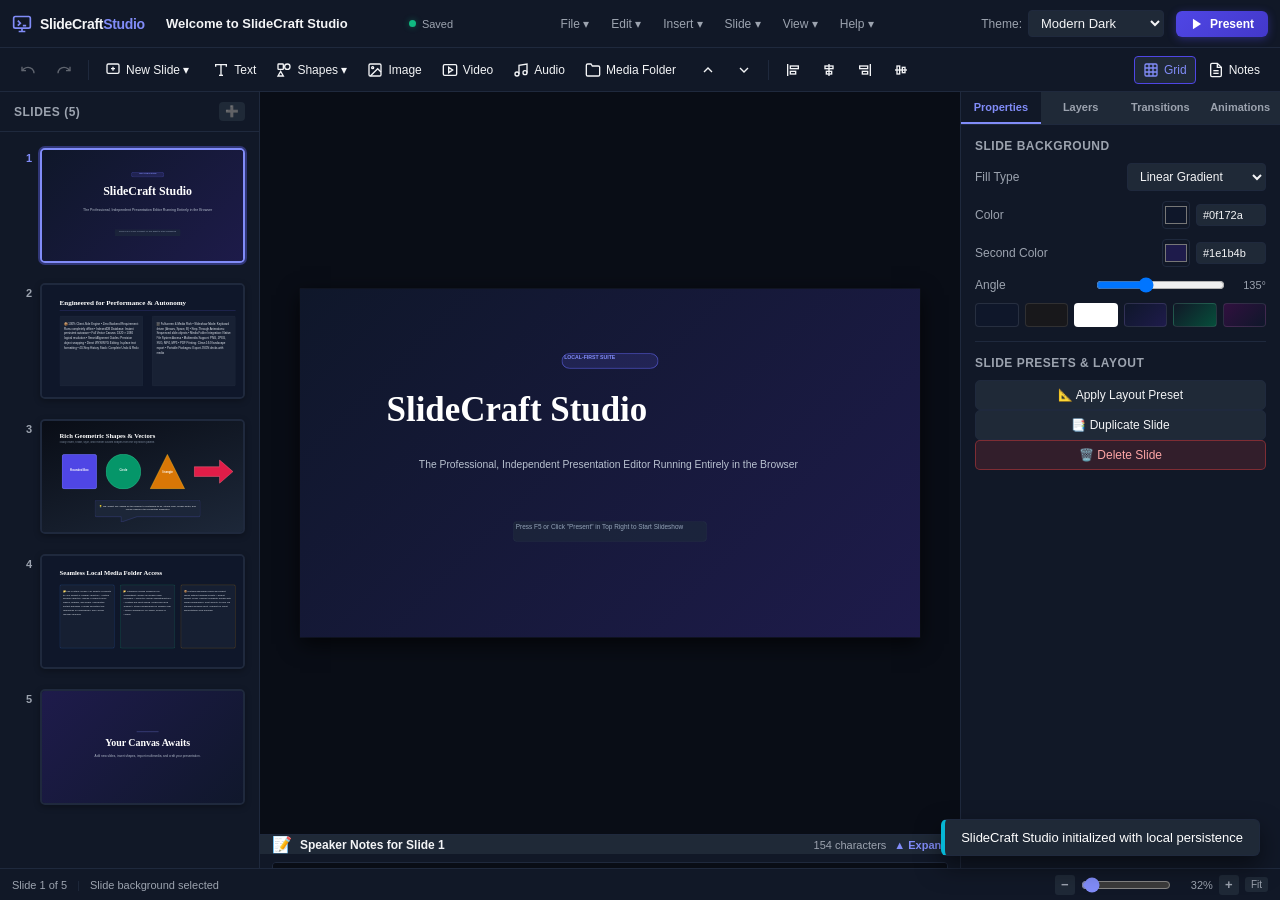
==== slidecraft-studio/index.html @ f4b6921b "feat: initialize project structure with React and Vite Set up the core development environment, incl" ====
<!DOCTYPE html>
<html lang="en">
<head>
  <meta charset="UTF-8">
  <meta name="viewport" content="width=device-width, initial-scale=1.0">
  <title>SlideCraft Studio - Professional Presentation Editor</title>
  <meta name="description" content="A professional PowerPoint-style presentation editor built with HTML5, CSS3, and Vanilla JavaScript with local persistence, transitions, animations, media, and fullscreen presentation.">
  <meta property="og:title" content="SlideCraft Studio - Professional Presentation Editor">
  <meta property="og:description" content="Create, edit, animate, and present professional slide decks directly in your browser.">
  <meta property="og:type" content="website">
  <link rel="icon" href="data:image/svg+xml,<svg xmlns='http://www.w3.org/2000/svg' viewBox='0 0 24 24' fill='%236366f1'><rect width='24' height='24' rx='5' fill='%231e1b4b'/><path d='M4 6a2 2 0 0 1 2-2h12a2 2 0 0 1 2 2v10a2 2 0 0 1-2 2H6a2 2 0 0 1-2-2V6zm4 14h8v2H8v-2z' fill='%23818cf8'/></svg>">
  <link rel="stylesheet" href="./styles.css">
</head>
<body class="app-body">
  <!-- Top Application Bar -->
  <header class="app-header">
    <div class="header-left">
      <div class="brand">
        <svg class="brand-icon" viewBox="0 0 24 24" fill="none" stroke="currentColor" stroke-width="2">
          <rect x="2" y="3" width="20" height="14" rx="2" stroke="currentColor"/>
          <path d="M8 21h8M12 17v4" stroke="currentColor"/>
          <path d="M7 8l3 3-3 3M13 14h4" stroke="currentColor"/>
        </svg>
        <span class="brand-name">SlideCraft<span class="brand-accent">Studio</span></span>
      </div>

      <div class="project-title-container">
        <input type="text" id="projectTitleInput" class="project-title-input" value="Welcome to SlideCraft Studio" title="Click to rename presentation" spellcheck="false">
      </div>

      <div class="save-indicator" id="saveIndicator" title="Storage status">
        <span class="status-dot saved"></span>
        <span class="status-text" id="saveStatusText">Saved</span>
      </div>
    </div>

    <!-- Menubar dropdowns -->
    <nav class="app-menubar">
      <div class="menu-dropdown">
        <button class="menu-btn" id="menuFileBtn">File ▾</button>
        <div class="dropdown-panel" id="fileMenuPanel">
          <button class="dropdown-item" id="btnNewProject"><span class="item-icon">📄</span> New Presentation <kbd>Ctrl+N</kbd></button>
          <button class="dropdown-item" id="btnOpenProjectManager"><span class="item-icon">📂</span> Open / Projects Manager...</button>
          <hr class="dropdown-divider">
          <button class="dropdown-item" id="btnSave"><span class="item-icon">💾</span> Save to Browser <kbd>Ctrl+S</kbd></button>
          <button class="dropdown-item" id="btnSaveAsCopy"><span class="item-icon">📑</span> Save As Copy...</button>
          <hr class="dropdown-divider">
          <button class="dropdown-item" id="btnImportJson"><span class="item-icon">📥</span> Import Project (.json)...</button>
          <button class="dropdown-item" id="btnExportJson"><span class="item-icon">📤</span> Export Project JSON</button>
          <button class="dropdown-item" id="btnExportBundle"><span class="item-icon">📦</span> Export Bundle (with Media)</button>
          <hr class="dropdown-divider">
          <button class="dropdown-item" id="btnPrintPdf"><span class="item-icon">🖨️</span> Print / Save to PDF <kbd>Ctrl+P</kbd></button>
          <button class="dropdown-item" id="btnConnectMediaFolder"><span class="item-icon">📁</span> Connect Media Folder...</button>
        </div>
      </div>

      <div class="menu-dropdown">
        <button class="menu-btn" id="menuEditBtn">Edit ▾</button>
        <div class="dropdown-panel" id="editMenuPanel">
          <button class="dropdown-item" id="btnUndo"><span class="item-icon">↩️</span> Undo <kbd>Ctrl+Z</kbd></button>
          <button class="dropdown-item" id="btnRedo"><span class="item-icon">↪️</span> Redo <kbd>Ctrl+Y</kbd></button>
          <hr class="dropdown-divider">
          <button class="dropdown-item" id="btnCut"><span class="item-icon">✂️</span> Cut <kbd>Ctrl+X</kbd></button>
          <button class="dropdown-item" id="btnCopy"><span class="item-icon">📋</span> Copy <kbd>Ctrl+C</kbd></button>
          <button class="dropdown-item" id="btnPaste"><span class="item-icon">📌</span> Paste <kbd>Ctrl+V</kbd></button>
          <button class="dropdown-item" id="btnDuplicate"><span class="item-icon">📑</span> Duplicate <kbd>Ctrl+D</kbd></button>
          <button class="dropdown-item" id="btnDeleteSelected"><span class="item-icon">🗑️</span> Delete <kbd>Del</kbd></button>
          <hr class="dropdown-divider">
          <button class="dropdown-item" id="btnSelectAll"><span class="item-icon">🔲</span> Select All Elements <kbd>Ctrl+A</kbd></button>
        </div>
      </div>

      <div class="menu-dropdown">
        <button class="menu-btn" id="menuInsertBtn">Insert ▾</button>
        <div class="dropdown-panel" id="insertMenuPanel">
          <button class="dropdown-item" id="menuInsertText"><span class="item-icon">T</span> Text Box</button>
          <button class="dropdown-item" id="menuInsertRect"><span class="item-icon">▭</span> Rectangle</button>
          <button class="dropdown-item" id="menuInsertCircle"><span class="item-icon">◯</span> Circle / Ellipse</button>
          <button class="dropdown-item" id="menuInsertArrow"><span class="item-icon">➔</span> Arrow</button>
          <button class="dropdown-item" id="menuInsertLine"><span class="item-icon">―</span> Line</button>
          <button class="dropdown-item" id="menuInsertTriangle"><span class="item-icon">▲</span> Triangle</button>
          <button class="dropdown-item" id="menuInsertCallout"><span class="item-icon">💬</span> Callout Speech Box</button>
          <hr class="dropdown-divider">
          <button class="dropdown-item" id="menuInsertImage"><span class="item-icon">🖼️</span> Image File...</button>
          <button class="dropdown-item" id="menuInsertVideo"><span class="item-icon">🎬</span> Video File...</button>
          <button class="dropdown-item" id="menuInsertAudio"><span class="item-icon">🎵</span> Audio Track...</button>
          <hr class="dropdown-divider">
          <button class="dropdown-item" id="menuInsertMediaLibrary"><span class="item-icon">📚</span> Media Library...</button>
        </div>
      </div>

      <div class="menu-dropdown">
        <button class="menu-btn" id="menuSlideBtn">Slide ▾</button>
        <div class="dropdown-panel" id="slideMenuPanel">
          <button class="dropdown-item" id="menuNewSlide"><span class="item-icon">➕</span> New Slide</button>
          <button class="dropdown-item" id="menuDuplicateSlide"><span class="item-icon">📑</span> Duplicate Current Slide</button>
          <button class="dropdown-item" id="menuDeleteSlide"><span class="item-icon">🗑️</span> Delete Current Slide</button>
          <hr class="dropdown-divider">
          <button class="dropdown-item" id="menuMoveSlideUp"><span class="item-icon">▲</span> Move Slide Up</button>
          <button class="dropdown-item" id="menuMoveSlideDown"><span class="item-icon">▼</span> Move Slide Down</button>
          <hr class="dropdown-divider">
          <button class="dropdown-item" id="menuSlideLayouts"><span class="item-icon">📐</span> Change Layout Preset...</button>
        </div>
      </div>

      <div class="menu-dropdown">
        <button class="menu-btn" id="menuViewBtn">View ▾</button>
        <div class="dropdown-panel" id="viewMenuPanel">
          <button class="dropdown-item" id="menuPresentAll"><span class="item-icon">▶️</span> Present From Start <kbd>F5</kbd></button>
          <button class="dropdown-item" id="menuPresentCurrent"><span class="item-icon">⏯️</span> Present From Current <kbd>Shift+F5</kbd></button>
          <hr class="dropdown-divider">
          <button class="dropdown-item" id="menuToggleGrid"><span class="item-icon">▦</span> Toggle Grid & Snapping</button>
          <button class="dropdown-item" id="menuToggleNotes"><span class="item-icon">📝</span> Toggle Speaker Notes Drawer</button>
          <button class="dropdown-item" id="menuZoomFit"><span class="item-icon">🔍</span> Fit to Viewport</button>
        </div>
      </div>

      <div class="menu-dropdown">
        <button class="menu-btn" id="menuHelpBtn">Help ▾</button>
        <div class="dropdown-panel" id="helpMenuPanel">
          <button class="dropdown-item" id="btnShortcutsHelp"><span class="item-icon">⌨️</span> Keyboard Shortcuts Reference</button>
          <button class="dropdown-item" id="btnAboutApp"><span class="item-icon">ℹ️</span> About SlideCraft Studio</button>
        </div>
      </div>
    </nav>

    <div class="header-right">
      <!-- Presentation Theme Switcher -->
      <div class="deck-theme-selector" title="Presentation Deck Theme">
        <span class="selector-label">Theme:</span>
        <select id="themeSelect" class="app-select">
          <option value="modern-dark">Modern Dark</option>
          <option value="minimal-light">Minimal Light</option>
          <option value="corporate-blue">Corporate Blue</option>
          <option value="elegant-gradient">Elegant Gradient</option>
          <option value="creative-studio">Creative Studio</option>
          <option value="classic-presentation">Classic Slate</option>
        </select>
      </div>

      <!-- Present button -->
      <button class="btn-present" id="btnPresent" title="Start Fullscreen Presentation (F5)">
        <svg class="btn-icon" viewBox="0 0 24 24" fill="currentColor">
          <polygon points="5 3 19 12 5 21 5 3"/>
        </svg>
        <span>Present</span>
      </button>
    </div>
  </header>

  <!-- Quick Action Ribbon / Toolbar -->
  <section class="app-ribbon">
    <!-- Group: History & Slides -->
    <div class="ribbon-group">
      <button class="ribbon-btn" id="ribbonUndo" title="Undo (Ctrl+Z)" disabled>
        <svg viewBox="0 0 24 24" fill="none" stroke="currentColor" stroke-width="2"><path d="M3 7v6h6"/><path d="M21 17a9 9 0 0 0-9-9 9 9 0 0 0-6 2.3L3 13"/></svg>
      </button>
      <button class="ribbon-btn" id="ribbonRedo" title="Redo (Ctrl+Y)" disabled>
        <svg viewBox="0 0 24 24" fill="none" stroke="currentColor" stroke-width="2"><path d="M21 7v6h-6"/><path d="M3 17a9 9 0 0 1 9-9 9 9 0 0 1 6 2.3L21 13"/></svg>
      </button>
      <div class="ribbon-separator"></div>
      <button class="ribbon-btn-dropdown" id="ribbonNewSlideBtn" title="Add Slide with Layout Preset">
        <svg viewBox="0 0 24 24" fill="none" stroke="currentColor" stroke-width="2"><rect x="3" y="3" width="18" height="14" rx="2"/><path d="M12 7v6M9 10h6"/></svg>
        <span>New Slide ▾</span>
      </button>
    </div>

    <!-- Group: Elements Insertion -->
    <div class="ribbon-group">
      <button class="ribbon-btn" id="ribbonAddText" title="Insert Text Box">
        <svg viewBox="0 0 24 24" fill="none" stroke="currentColor" stroke-width="2"><polyline points="4 7 4 4 20 4 20 7"/><line x1="9" y1="20" x2="15" y2="20"/><line x1="12" y1="4" x2="12" y2="20"/></svg>
        <span>Text</span>
      </button>

      <div class="ribbon-dropdown-wrapper">
        <button class="ribbon-btn" id="ribbonShapesBtn" title="Insert Shapes">
          <svg viewBox="0 0 24 24" fill="none" stroke="currentColor" stroke-width="2"><rect x="3" y="3" width="8" height="8" rx="1"/><circle cx="17" cy="7" r="4"/><polygon points="7 14 3 21 11 21"/></svg>
          <span>Shapes ▾</span>
        </button>
        <div class="ribbon-shapes-palette" id="shapesPalette">
          <button class="shape-pick-btn" data-shape="rect" title="Rectangle"><span class="shape-icon">▭</span></button>
          <button class="shape-pick-btn" data-shape="rounded-rect" title="Rounded Rectangle"><span class="shape-icon">▢</span></button>
          <button class="shape-pick-btn" data-shape="circle" title="Circle / Ellipse"><span class="shape-icon">◯</span></button>
          <button class="shape-pick-btn" data-shape="triangle" title="Triangle"><span class="shape-icon">▲</span></button>
          <button class="shape-pick-btn" data-shape="arrow" title="Right Arrow"><span class="shape-icon">➔</span></button>
          <button class="shape-pick-btn" data-shape="line" title="Straight Line"><span class="shape-icon">―</span></button>
          <button class="shape-pick-btn" data-shape="callout" title="Speech Callout"><span class="shape-icon">💬</span></button>
        </div>
      </div>

      <button class="ribbon-btn" id="ribbonAddImage" title="Insert Image from Computer">
        <svg viewBox="0 0 24 24" fill="none" stroke="currentColor" stroke-width="2"><rect x="3" y="3" width="18" height="18" rx="2"/><circle cx="8.5" cy="8.5" r="1.5"/><polyline points="21 15 16 10 5 21"/></svg>
        <span>Image</span>
      </button>

      <button class="ribbon-btn" id="ribbonAddVideo" title="Insert Video (MP4 / WebM)">
        <svg viewBox="0 0 24 24" fill="none" stroke="currentColor" stroke-width="2"><rect x="2" y="4" width="20" height="16" rx="2"/><polygon points="10 8 16 12 10 16 10 8"/></svg>
        <span>Video</span>
      </button>

      <button class="ribbon-btn" id="ribbonAddAudio" title="Insert Audio Track (MP3 / WAV)">
        <svg viewBox="0 0 24 24" fill="none" stroke="currentColor" stroke-width="2"><path d="M9 18V5l12-2v13"/><circle cx="6" cy="18" r="3"/><circle cx="18" cy="16" r="3"/></svg>
        <span>Audio</span>
      </button>

      <button class="ribbon-btn" id="ribbonMediaLibrary" title="Open Media Library & Folder Picker">
        <svg viewBox="0 0 24 24" fill="none" stroke="currentColor" stroke-width="2"><path d="M22 19a2 2 0 0 1-2 2H4a2 2 0 0 1-2-2V5a2 2 0 0 1 2-2h5l2 3h9a2 2 0 0 1 2 2z"/></svg>
        <span>Media Folder</span>
      </button>
    </div>

    <!-- Group: Stacking and Alignment -->
    <div class="ribbon-group">
      <button class="ribbon-btn" id="ribbonBringForward" title="Bring Forward">
        <svg viewBox="0 0 24 24" fill="none" stroke="currentColor" stroke-width="2"><polyline points="18 15 12 9 6 15"/></svg>
      </button>
      <button class="ribbon-btn" id="ribbonSendBackward" title="Send Backward">
        <svg viewBox="0 0 24 24" fill="none" stroke="currentColor" stroke-width="2"><polyline points="6 9 12 15 18 9"/></svg>
      </button>
      <div class="ribbon-separator"></div>
      <button class="ribbon-btn" id="ribbonAlignLeft" title="Align Left">
        <svg viewBox="0 0 24 24" fill="none" stroke="currentColor" stroke-width="2"><line x1="4" y1="21" x2="4" y2="3"/><rect x="8" y="6" width="12" height="4"/><rect x="8" y="14" width="8" height="4"/></svg>
      </button>
      <button class="ribbon-btn" id="ribbonAlignCenter" title="Align Horizontal Center">
        <svg viewBox="0 0 24 24" fill="none" stroke="currentColor" stroke-width="2"><line x1="12" y1="21" x2="12" y2="3"/><rect x="6" y="6" width="12" height="4"/><rect x="8" y="14" width="8" height="4"/></svg>
      </button>
      <button class="ribbon-btn" id="ribbonAlignRight" title="Align Right">
        <svg viewBox="0 0 24 24" fill="none" stroke="currentColor" stroke-width="2"><line x1="20" y1="21" x2="20" y2="3"/><rect x="4" y="6" width="12" height="4"/><rect x="8" y="14" width="8" height="4"/></svg>
      </button>
      <button class="ribbon-btn" id="ribbonAlignMiddle" title="Align Vertical Middle">
        <svg viewBox="0 0 24 24" fill="none" stroke="currentColor" stroke-width="2"><line x1="3" y1="12" x2="21" y2="12"/><rect x="6" y="6" width="4" height="12"/><rect x="14" y="8" width="4" height="8"/></svg>
      </button>
    </div>

    <!-- Group: View and Tools -->
    <div class="ribbon-group ribbon-group-right">
      <button class="ribbon-btn toggle-active" id="ribbonToggleGrid" title="Toggle Grid Snapping">
        <svg viewBox="0 0 24 24" fill="none" stroke="currentColor" stroke-width="2"><rect x="3" y="3" width="18" height="18" rx="2"/><path d="M3 9h18M3 15h18M9 3v18M15 3v18"/></svg>
        <span>Grid</span>
      </button>
      <button class="ribbon-btn" id="ribbonToggleNotes" title="Toggle Speaker Notes">
        <svg viewBox="0 0 24 24" fill="none" stroke="currentColor" stroke-width="2"><path d="M14 2H6a2 2 0 0 0-2 2v16a2 2 0 0 0 2 2h12a2 2 0 0 0 2-2V8z"/><polyline points="14 2 14 8 20 8"/><line x1="16" y1="13" x2="8" y2="13"/><line x1="16" y1="17" x2="8" y2="17"/></svg>
        <span>Notes</span>
      </button>
    </div>
  </section>

  <!-- Main Application Workspace -->
  <main class="app-workspace">
    <!-- Left Sidebar: Slide Thumbnails -->
    <aside class="sidebar-slides" id="sidebarSlides">
      <div class="sidebar-header">
        <span class="sidebar-title">Slides (<span id="slideCountLabel">1</span>)</span>
        <button class="btn-icon-small" id="btnAddSlideSidebar" title="Add Slide (Layout Preset)">➕</button>
      </div>

      <div class="slides-thumbnail-list" id="slidesList">
        <!-- Rendered dynamically by app.js -->
      </div>
    </aside>

    <!-- Center Canvas Area -->
    <section class="canvas-workspace-area" id="canvasWorkspaceArea">
      <div class="canvas-scroll-container" id="canvasScrollContainer">
        <!-- The Logical 1920x1080 Slide Canvas Container -->
        <div class="canvas-scale-wrapper" id="canvasScaleWrapper">
          <div class="slide-canvas" id="slideCanvas">
            <!-- Background Layer -->
            <div class="canvas-background-layer" id="canvasBackgroundLayer"></div>

            <!-- Elements Container Layer -->
            <div class="canvas-elements-layer" id="canvasElementsLayer"></div>

            <!-- Guides and Snapping Lines Layer -->
            <div class="canvas-guides-layer" id="canvasGuidesLayer">
              <div class="guide-line guide-x" id="guideLineX"></div>
              <div class="guide-line guide-y" id="guideLineY"></div>
            </div>

            <!-- Selection and Transform Gizmo -->
            <div class="selection-overlay" id="selectionOverlay">
              <div class="selection-box" id="selectionBox">
                <!-- Rotation Handle -->
                <div class="rotate-stem"></div>
                <div class="handle rotate-handle" id="handleRotate" title="Drag to Rotate (Hold Shift for 15° steps)"></div>

                <!-- 8 Resize Handles -->
                <div class="handle resize-nw" data-handle="nw"></div>
                <div class="handle resize-n"  data-handle="n"></div>
                <div class="handle resize-ne" data-handle="ne"></div>
                <div class="handle resize-e"  data-handle="e"></div>
                <div class="handle resize-se" data-handle="se"></div>
                <div class="handle resize-s"  data-handle="s"></div>
                <div class="handle resize-sw" data-handle="sw"></div>
                <div class="handle resize-w"  data-handle="w"></div>

                <!-- Dimension Tooltip -->
                <div class="selection-badge" id="selectionBadge">0 × 0</div>
              </div>
            </div>

            <!-- Multi-Select Lasso Marquee -->
            <div class="marquee-rect" id="marqueeRect"></div>
          </div>
        </div>
      </div>

      <!-- Speaker Notes Collapsible Drawer -->
      <div class="speaker-notes-drawer collapsed" id="speakerNotesDrawer">
        <div class="drawer-header" id="notesDrawerHeader">
          <div class="drawer-header-left">
            <span class="drawer-icon">📝</span>
            <span class="drawer-title">Speaker Notes for Slide <span id="notesSlideNumber">1</span></span>
          </div>
          <div class="drawer-header-right">
            <span class="notes-char-count" id="notesCharCount">0 characters</span>
            <button class="drawer-toggle-btn" id="btnToggleNotesDrawer">▲ Expand</button>
          </div>
        </div>
        <div class="drawer-body">
          <textarea id="slideNotesInput" class="notes-textarea" placeholder="Type private speaker notes here... Notes are saved with the project and visible in the presenter HUD, but never appear on the actual slide." spellcheck="true"></textarea>
        </div>
      </div>
    </section>

    <!-- Right Sidebar: Contextual Inspector Panels -->
    <aside class="sidebar-inspector" id="sidebarInspector">
      <!-- Tabs Header -->
      <div class="inspector-tabs">
        <button class="inspector-tab active" data-tab="properties" id="tabPropertiesBtn">Properties</button>
        <button class="inspector-tab" data-tab="layers" id="tabLayersBtn">Layers</button>
        <button class="inspector-tab" data-tab="transitions" id="tabTransitionsBtn">Transitions</button>
        <button class="inspector-tab" data-tab="animations" id="tabAnimationsBtn">Animations</button>
      </div>

      <!-- Tab Content Area -->
      <div class="inspector-content">
        <!-- 1. Properties Panel (Contextual: Slide vs Element) -->
        <div class="inspector-pane active" id="paneProperties">
          <!-- Slide Properties (Shown when no element is selected) -->
          <div class="property-group" id="groupSlideProperties">
            <div class="group-title">Slide Background</div>
            <div class="prop-row">
              <label>Fill Type</label>
              <select id="slideBgTypeSelect" class="prop-select">
                <option value="solid">Solid Color</option>
                <option value="gradient-linear">Linear Gradient</option>
                <option value="gradient-radial">Radial Gradient</option>
                <option value="image">Image Background</option>
              </select>
            </div>

            <div class="prop-row" id="rowSlideBgColor1">
              <label>Color</label>
              <div class="color-picker-input">
                <input type="color" id="slideBgColor1" value="#0f172a">
                <input type="text" id="slideBgColor1Text" class="prop-input-sm" value="#0f172a">
              </div>
            </div>

            <div class="prop-row" id="rowSlideBgColor2" style="display: none;">
              <label>Second Color</label>
              <div class="color-picker-input">
                <input type="color" id="slideBgColor2" value="#1e293b">
                <input type="text" id="slideBgColor2Text" class="prop-input-sm" value="#1e293b">
              </div>
            </div>

            <div class="prop-row" id="rowSlideBgAngle" style="display: none;">
              <label>Angle</label>
              <div class="range-with-value">
                <input type="range" id="slideBgAngle" min="0" max="360" value="135">
                <span id="slideBgAngleVal">135°</span>
              </div>
            </div>

            <div class="prop-row" id="rowSlideBgImage" style="display: none;">
              <label>Image</label>
              <button class="prop-btn" id="btnPickSlideBgImage">Select Image File</button>
            </div>

            <!-- Slide Background Quick Swatches -->
            <div class="color-swatches-grid">
              <button class="color-swatch" style="background:#0f172a;" data-bg="solid" data-c1="#0f172a" title="Dark Slate"></button>
              <button class="color-swatch" style="background:#18181b;" data-bg="solid" data-c1="#18181b" title="Midnight Zinc"></button>
              <button class="color-swatch" style="background:#ffffff;" data-bg="solid" data-c1="#ffffff" title="Clean White"></button>
              <button class="color-swatch" style="background:linear-gradient(135deg, #0f172a, #1e1b4b);" data-bg="gradient-linear" data-c1="#0f172a" data-c2="#1e1b4b" data-angle="135" title="Indigo Night"></button>
              <button class="color-swatch" style="background:linear-gradient(135deg, #111827, #064e3b);" data-bg="gradient-linear" data-c1="#111827" data-c2="#064e3b" data-angle="135" title="Emerald Glow"></button>
              <button class="color-swatch" style="background:linear-gradient(135deg, #31103f, #0f172a);" data-bg="gradient-linear" data-c1="#31103f" data-c2="#0f172a" data-angle="135" title="Cosmic Purple"></button>
            </div>

            <hr class="pane-divider">

            <div class="group-title">Slide Presets & Layout</div>
            <button class="prop-btn-secondary" id="btnChangeLayout">📐 Apply Layout Preset</button>
            <button class="prop-btn-secondary" id="btnDuplicateCurrentSlide">📑 Duplicate Slide</button>
            <button class="prop-btn-danger" id="btnDeleteCurrentSlide">🗑️ Delete Slide</button>
          </div>

          <!-- Element Properties (Shown when one or more elements are selected) -->
          <div class="property-group" id="groupElementProperties" style="display: none;">
            <div class="group-title" id="elementTypeNameLabel">Element Properties</div>

            <!-- Transform: Position & Size -->
            <div class="prop-section-subtitle">Transform & Size</div>
            <div class="prop-grid-2">
              <div class="prop-field">
                <label>X (px)</label>
                <input type="number" id="propX" class="prop-input">
              </div>
              <div class="prop-field">
                <label>Y (px)</label>
                <input type="number" id="propY" class="prop-input">
              </div>
              <div class="prop-field">
                <label>Width</label>
                <input type="number" id="propWidth" class="prop-input" min="10">
              </div>
              <div class="prop-field">
                <label>Height</label>
                <input type="number" id="propHeight" class="prop-input" min="10">
              </div>
              <div class="prop-field">
                <label>Rotate (°)</label>
                <input type="number" id="propRotation" class="prop-input" min="-360" max="360">
              </div>
              <div class="prop-field">
                <label>Opacity (%)</label>
                <input type="number" id="propOpacity" class="prop-input" min="0" max="100" value="100">
              </div>
            </div>

            <!-- Text Formatting (Only for Text Elements) -->
            <div id="subgroupTextProps" style="display: none;">
              <hr class="pane-divider">
              <div class="prop-section-subtitle">Text Formatting</div>

              <div class="prop-row">
                <label>Font</label>
                <select id="propFontFamily" class="prop-select">
                  <option value="Inter, sans-serif">Inter</option>
                  <option value="Roboto, sans-serif">Roboto</option>
                  <option value="'Playfair Display', serif">Playfair Display</option>
                  <option value="'Outfit', sans-serif">Outfit</option>
                  <option value="'Fira Code', monospace">Fira Code</option>
                  <option value="Georgia, serif">Georgia</option>
                  <option value="Arial, sans-serif">Arial</option>
                  <option value="'Courier New', monospace">Courier</option>
                </select>
              </div>

              <div class="prop-row">
                <label>Size (px)</label>
                <input type="number" id="propFontSize" class="prop-input" min="8" max="250" value="32">
              </div>

              <!-- Text Style Toggles -->
              <div class="btn-toggle-group">
                <button class="toggle-btn" id="btnBold" title="Bold (Ctrl+B)"><b>B</b></button>
                <button class="toggle-btn" id="btnItalic" title="Italic (Ctrl+I)"><i>I</i></button>
                <button class="toggle-btn" id="btnUnderline" title="Underline (Ctrl+U)"><u>U</u></button>
                <button class="toggle-btn" id="btnAlignLeft" title="Align Left">⇤</button>
                <button class="toggle-btn" id="btnAlignCenter" title="Align Center">⇎</button>
                <button class="toggle-btn" id="btnAlignRight" title="Align Right">⇥</button>
              </div>

              <div class="prop-row">
                <label>Text Color</label>
                <div class="color-picker-input">
                  <input type="color" id="propTextColor" value="#ffffff">
                  <input type="text" id="propTextColorText" class="prop-input-sm" value="#ffffff">
                </div>
              </div>

              <div class="prop-row">
                <label>Text Highlight</label>
                <div class="color-picker-input">
                  <input type="color" id="propTextBgColor" value="#000000">
                  <input type="text" id="propTextBgColorText" class="prop-input-sm" value="transparent">
                </div>
              </div>

              <div class="prop-row">
                <label>Line Height</label>
                <input type="number" id="propLineHeight" class="prop-input" min="0.8" max="3" step="0.1" value="1.3">
              </div>
            </div>

            <!-- Shape Formatting (For shapes and containers) -->
            <div id="subgroupShapeProps" style="display: none;">
              <hr class="pane-divider">
              <div class="prop-section-subtitle">Shape Appearance</div>

              <div class="prop-row">
                <label>Fill Color</label>
                <div class="color-picker-input">
                  <input type="color" id="propShapeFill" value="#4f46e5">
                  <input type="text" id="propShapeFillText" class="prop-input-sm" value="#4f46e5">
                </div>
              </div>

              <div class="prop-row">
                <label>Stroke Color</label>
                <div class="color-picker-input">
                  <input type="color" id="propShapeStroke" value="#818cf8">
                  <input type="text" id="propShapeStrokeText" class="prop-input-sm" value="#818cf8">
                </div>
              </div>

              <div class="prop-grid-2">
                <div class="prop-field">
                  <label>Stroke (px)</label>
                  <input type="number" id="propStrokeWidth" class="prop-input" min="0" max="40" value="2">
                </div>
                <div class="prop-field">
                  <label>Corner Radius</label>
                  <input type="number" id="propCornerRadius" class="prop-input" min="0" max="100" value="8">
                </div>
              </div>
            </div>

            <!-- Media Options (Image / Video / Audio) -->
            <div id="subgroupMediaProps" style="display: none;">
              <hr class="pane-divider">
              <div class="prop-section-subtitle">Media Settings</div>

              <div class="prop-row" id="rowMediaFit">
                <label>Fit Mode</label>
                <select id="propMediaFit" class="prop-select">
                  <option value="contain">Contain</option>
                  <option value="cover">Cover (Fill & Crop)</option>
                  <option value="fill">Stretch</option>
                </select>
              </div>

              <div id="subgroupVideoProps" style="display: none;">
                <div class="prop-checkbox-row">
                  <label><input type="checkbox" id="propVideoAutoplay"> Autoplay in Presentation</label>
                </div>
                <div class="prop-checkbox-row">
                  <label><input type="checkbox" id="propVideoLoop" checked> Loop Video</label>
                </div>
                <div class="prop-checkbox-row">
                  <label><input type="checkbox" id="propVideoMuted"> Mute Audio</label>
                </div>
              </div>

              <div id="subgroupAudioProps" style="display: none;">
                <div class="prop-checkbox-row">
                  <label><input type="checkbox" id="propAudioLoop"> Loop Audio</label>
                </div>
                <div class="prop-checkbox-row">
                  <label><input type="checkbox" id="propAudioBgTrack"> Slide Background Track</label>
                </div>
                <div class="prop-row">
                  <label>Volume</label>
                  <input type="range" id="propAudioVolume" min="0" max="1" step="0.05" value="1">
                </div>
              </div>

              <button class="prop-btn" id="btnReplaceMedia">Replace File...</button>
            </div>

            <!-- Arrange & Actions -->
            <hr class="pane-divider">
            <div class="prop-section-subtitle">Arrangement & Layer</div>
            <div class="btn-grid-2">
              <button class="prop-btn-secondary" id="btnBringForwardProp">Bring Forward</button>
              <button class="prop-btn-secondary" id="btnSendBackwardProp">Send Backward</button>
              <button class="prop-btn-secondary" id="btnBringToFrontProp">Bring To Front</button>
              <button class="prop-btn-secondary" id="btnSendToBackProp">Send To Back</button>
            </div>

            <div class="btn-grid-2" style="margin-top: 8px;">
              <button class="prop-btn-secondary" id="btnLockElement">🔒 Lock</button>
              <button class="prop-btn-secondary" id="btnDuplicateProp">📑 Duplicate</button>
            </div>
            <button class="prop-btn-danger" id="btnDeleteElementProp" style="margin-top: 8px;">🗑️ Delete Element</button>
          </div>
        </div>

        <!-- 2. Layers Panel -->
        <div class="inspector-pane" id="paneLayers">
          <div class="group-title">Element Layers (Top to Bottom)</div>
          <p class="pane-help-text">Drag or click to reorder stacking sequence.</p>
          <div class="layers-tree-list" id="layersList">
            <!-- Rendered dynamically -->
          </div>
        </div>

        <!-- 3. Transitions Panel -->
        <div class="inspector-pane" id="paneTransitions">
          <div class="group-title">Slide Transition</div>
          <p class="pane-help-text">Visual transition when navigating between slides.</p>

          <div class="prop-row">
            <label>Transition Effect</label>
            <select id="transitionEffectSelect" class="prop-select">
              <option value="none">None (Instant)</option>
              <option value="fade">Fade</option>
              <option value="slide-left">Slide Left</option>
              <option value="slide-right">Slide Right</option>
              <option value="slide-up">Slide Up</option>
              <option value="slide-down">Slide Down</option>
              <option value="zoom">Zoom</option>
            </select>
          </div>

          <div class="prop-row">
            <label>Duration</label>
            <div class="range-with-value">
              <input type="range" id="transitionDuration" min="0.2" max="2.0" step="0.1" value="0.5">
              <span id="transitionDurationVal">0.5s</span>
            </div>
          </div>

          <div class="btn-grid-2" style="margin-top: 12px;">
            <button class="prop-btn" id="btnPreviewTransition">▶ Preview Transition</button>
            <button class="prop-btn-secondary" id="btnApplyTransitionAll">Apply to All Slides</button>
          </div>
        </div>

        <!-- 4. Animations Panel -->
        <div class="inspector-pane" id="paneAnimations">
          <div class="group-title">Element Animation</div>
          <div id="animationTargetNotice" class="pane-help-text">Select an element to configure its entrance animation.</div>

          <div id="animationControls" style="display: none;">
            <div class="prop-row">
              <label>Entrance Effect</label>
              <select id="animEffectSelect" class="prop-select">
                <option value="none">None</option>
                <option value="fade-in">Fade In</option>
                <option value="rise">Rise Up</option>
                <option value="slide-in-left">Slide In Left</option>
                <option value="slide-in-right">Slide In Right</option>
                <option value="zoom-in">Zoom In</option>
                <option value="rotate-in">Rotate In</option>
              </select>
            </div>

            <div class="prop-row">
              <label>Trigger</label>
              <select id="animTriggerSelect" class="prop-select">
                <option value="on-click">On Click (Sequenced in Slideshow)</option>
                <option value="with-previous">With Slide Entrance</option>
                <option value="after-previous">After Previous (0.3s delay)</option>
              </select>
            </div>

            <div class="prop-row">
              <label>Duration</label>
              <div class="range-with-value">
                <input type="range" id="animDuration" min="0.2" max="2.5" step="0.1" value="0.6">
                <span id="animDurationVal">0.6s</span>
              </div>
            </div>

            <div class="prop-row">
              <label>Delay</label>
              <div class="range-with-value">
                <input type="range" id="animDelay" min="0" max="2.0" step="0.1" value="0">
                <span id="animDelayVal">0.0s</span>
              </div>
            </div>

            <div class="btn-grid-2" style="margin-top: 12px;">
              <button class="prop-btn" id="btnPreviewAnim">▶ Preview Animation</button>
              <button class="prop-btn-danger" id="btnRemoveAnim">Remove Animation</button>
            </div>
          </div>

          <hr class="pane-divider">
          <div class="group-title">Animated Elements on this Slide</div>
          <div class="animated-elements-list" id="animatedElementsList">
            <!-- Dynamic list of animation sequence -->
          </div>
        </div>
      </div>
    </aside>
  </main>

  <!-- Bottom Application Status Bar -->
  <footer class="app-statusbar">
    <div class="statusbar-left">
      <span class="status-item" id="statusSlideIndex">Slide 1 of 1</span>
      <span class="status-separator">|</span>
      <span class="status-item" id="statusSelection">No selection</span>
    </div>

    <div class="statusbar-right">
      <div class="zoom-controls">
        <button class="zoom-btn" id="btnZoomOut" title="Zoom Out (Ctrl -)">−</button>
        <input type="range" id="zoomSlider" min="25" max="200" value="100" class="zoom-slider">
        <span class="zoom-text" id="zoomText">100%</span>
        <button class="zoom-btn" id="btnZoomIn" title="Zoom In (Ctrl +)">+</button>
        <button class="zoom-fit-btn" id="btnZoomFit" title="Fit to Viewport">Fit</button>
      </div>
    </div>
  </footer>

  <!-- FULLSCREEN PRESENTATION MODE OVERLAY -->
  <div class="presentation-overlay" id="presentationOverlay" tabindex="-1">
    <div class="presentation-viewport" id="presentationViewport">
      <!-- Fullscreen presentation slide display -->
      <div class="presentation-slide-container" id="presentationSlideContainer">
        <!-- Injected dynamically during slideshow -->
      </div>
    </div>

    <!-- Laser pointer / highlight indicator -->
    <div class="presentation-laser" id="presentationLaser"></div>

    <!-- Discreet Presenter Controls Bar (Reveals on mouse hover or touch) -->
    <div class="presentation-hud" id="presentationHud">
      <button class="hud-btn" id="btnHudPrev" title="Previous Slide (Left Arrow)">◀</button>
      <span class="hud-counter" id="hudSlideCounter">1 / 1</span>
      <button class="hud-btn" id="btnHudNext" title="Next Slide or Next Animation (Right Arrow / Space)">▶</button>
      <div class="hud-separator"></div>
      <button class="hud-btn" id="btnHudLaser" title="Toggle Laser Pointer">🔴 Pointer</button>
      <button class="hud-btn" id="btnHudNotes" title="Toggle Speaker Notes">📝 Notes</button>
      <button class="hud-btn" id="btnHudBlackout" title="Black Screen (B)">⬛ Blackout</button>
      <button class="hud-btn hud-exit" id="btnHudExit" title="Exit Presentation (Esc)">✕ Exit</button>
    </div>

    <!-- Presenter Notes Popover Overlay -->
    <div class="hud-notes-popup" id="hudNotesPopup" style="display: none;">
      <div class="hud-notes-header">
        <span>Speaker Notes</span>
        <button id="btnCloseHudNotes" class="btn-close-sm">✕</button>
      </div>
      <div class="hud-notes-content" id="hudNotesContent">
        No notes for this slide.
      </div>
    </div>
  </div>

  <!-- MODALS -->

  <!-- Modal 1: Layout Presets Picker -->
  <div class="modal-backdrop" id="modalLayoutPicker" style="display: none;">
    <div class="modal-dialog modal-lg">
      <div class="modal-header">
        <h3 class="modal-title">Select Slide Layout Preset</h3>
        <button class="modal-close-btn" data-close="modalLayoutPicker">✕</button>
      </div>
      <div class="modal-body">
        <div class="layouts-grid">
          <!-- 1. Title -->
          <div class="layout-card" data-layout="title">
            <div class="layout-card-preview layout-preview-title">
              <div class="mock-title"></div>
              <div class="mock-subtitle"></div>
            </div>
            <div class="layout-card-name">Title Slide</div>
            <div class="layout-card-desc">Bold headline with presenter subtitle</div>
          </div>

          <!-- 2. Title & Content -->
          <div class="layout-card" data-layout="title-content">
            <div class="layout-card-preview layout-preview-content">
              <div class="mock-header"></div>
              <div class="mock-bullet"></div>
              <div class="mock-bullet"></div>
              <div class="mock-bullet"></div>
            </div>
            <div class="layout-card-name">Title & Content</div>
            <div class="layout-card-desc">Standard presentation slide with bullet points</div>
          </div>

          <!-- 3. Two Columns -->
          <div class="layout-card" data-layout="two-columns">
            <div class="layout-card-preview layout-preview-columns">
              <div class="mock-header"></div>
              <div class="mock-col left"></div>
              <div class="mock-col right"></div>
            </div>
            <div class="layout-card-name">Two Columns</div>
            <div class="layout-card-desc">Compare two ideas or side-by-side content</div>
          </div>

          <!-- 4. Image-Focused -->
          <div class="layout-card" data-layout="image-focused">
            <div class="layout-card-preview layout-preview-image">
              <div class="mock-header"></div>
              <div class="mock-image-frame">🖼️</div>
            </div>
            <div class="layout-card-name">Image-Focused</div>
            <div class="layout-card-desc">Large visual showcase with caption</div>
          </div>

          <!-- 5. Section Divider -->
          <div class="layout-card" data-layout="section-divider">
            <div class="layout-card-preview layout-preview-section">
              <div class="mock-section-rule"></div>
              <div class="mock-section-title"></div>
            </div>
            <div class="layout-card-name">Section Divider</div>
            <div class="layout-card-desc">Mark transitions between presentation topics</div>
          </div>

          <!-- 6. Blank -->
          <div class="layout-card" data-layout="blank">
            <div class="layout-card-preview layout-preview-blank">
              <span class="mock-empty-icon">⬚</span>
            </div>
            <div class="layout-card-name">Blank Slide</div>
            <div class="layout-card-desc">Clean canvas for custom design from scratch</div>
          </div>
        </div>
      </div>
    </div>
  </div>

  <!-- Modal 2: Media Folder & Library -->
  <div class="modal-backdrop" id="modalMediaLibrary" style="display: none;">
    <div class="modal-dialog modal-xl">
      <div class="modal-header">
        <h3 class="modal-title">Media Library & Local Folder Access</h3>
        <button class="modal-close-btn" data-close="modalMediaLibrary">✕</button>
      </div>
      <div class="modal-body">
        <!-- Native Browser Security Context Banner -->
        <div class="info-alert">
          <strong>Browser Local-First Architecture:</strong>
          In compliance with browser sandboxing, SlideCraft Studio accesses local media using the standard
          <strong>File System Access API</strong> or native file pickers. Media files are stored inside
          your browser's IndexedDB database for persistent offline use.
        </div>

        <!-- Connection actions toolbar -->
        <div class="media-library-toolbar">
          <button class="btn-primary" id="btnConnectFsFolder">
            📁 Connect Local "media/" Folder
          </button>
          <label class="btn-secondary file-upload-label">
            📂 Select Folder (Fallback)
            <input type="file" id="inputFolderFallback" webkitdirectory directory multiple style="display:none;">
          </label>
          <label class="btn-secondary file-upload-label">
            ➕ Upload Media Files...
            <input type="file" id="inputMediaFiles" accept="image/*,video/*,audio/*" multiple style="display:none;">
          </label>
        </div>

        <!-- Media Items Grid -->
        <div class="media-grid" id="mediaLibraryGrid">
          <div class="empty-media-notice">
            No media imported yet. Connect your local "media/" folder or click "Upload Media Files" to import images, videos, or audio into your deck.
          </div>
        </div>
      </div>
    </div>
  </div>

  <!-- Modal 3: Projects Manager -->
  <div class="modal-backdrop" id="modalProjectManager" style="display: none;">
    <div class="modal-dialog modal-lg">
      <div class="modal-header">
        <h3 class="modal-title">Presentation Projects Manager</h3>
        <button class="modal-close-btn" data-close="modalProjectManager">✕</button>
      </div>
      <div class="modal-body">
        <div class="project-manager-actions">
          <button class="btn-primary" id="btnCreateNewProjectFromManager">➕ Create New Presentation</button>
          <button class="btn-secondary" id="btnImportProjectFileFromManager">📥 Import Project (.json)</button>
        </div>
        <div class="projects-list-container" id="projectsManagerList">
          <!-- Populated from IndexedDB -->
        </div>
      </div>
    </div>
  </div>

  <!-- Modal 4: Keyboard Shortcuts Reference -->
  <div class="modal-backdrop" id="modalShortcuts" style="display: none;">
    <div class="modal-dialog modal-md">
      <div class="modal-header">
        <h3 class="modal-title">Keyboard Shortcuts</h3>
        <button class="modal-close-btn" data-close="modalShortcuts">✕</button>
      </div>
      <div class="modal-body">
        <div class="shortcuts-grid">
          <div class="shortcut-group">
            <h4>Presentation</h4>
            <div class="shortcut-item"><span>Start Slideshow</span> <kbd>F5</kbd></div>
            <div class="shortcut-item"><span>From Current Slide</span> <kbd>Shift + F5</kbd></div>
            <div class="shortcut-item"><span>Next Slide / Step</span> <kbd>→</kbd> or <kbd>Space</kbd></div>
            <div class="shortcut-item"><span>Previous Slide</span> <kbd>←</kbd> or <kbd>Backspace</kbd></div>
            <div class="shortcut-item"><span>Exit Presentation</span> <kbd>Esc</kbd></div>
            <div class="shortcut-item"><span>Black Screen</span> <kbd>B</kbd></div>
          </div>
          <div class="shortcut-group">
            <h4>Editor & Canvas</h4>
            <div class="shortcut-item"><span>Save to Browser</span> <kbd>Ctrl + S</kbd></div>
            <div class="shortcut-item"><span>Undo</span> <kbd>Ctrl + Z</kbd></div>
            <div class="shortcut-item"><span>Redo</span> <kbd>Ctrl + Y</kbd></div>
            <div class="shortcut-item"><span>Duplicate Element/Slide</span> <kbd>Ctrl + D</kbd></div>
            <div class="shortcut-item"><span>Delete Selected</span> <kbd>Del</kbd> / <kbd>Backspace</kbd></div>
            <div class="shortcut-item"><span>Select All Elements</span> <kbd>Ctrl + A</kbd></div>
            <div class="shortcut-item"><span>Nudge 1px</span> <kbd>Arrow keys</kbd></div>
            <div class="shortcut-item"><span>Nudge 10px</span> <kbd>Shift + Arrows</kbd></div>
          </div>
        </div>
      </div>
    </div>
  </div>

  <!-- Hidden File Input Helpers for standard operations -->
  <input type="file" id="hiddenProjectJsonInput" accept=".json,.slidecraft" style="display:none;">
  <input type="file" id="hiddenSingleImageInput" accept="image/*" style="display:none;">
  <input type="file" id="hiddenSingleVideoInput" accept="video/*" style="display:none;">
  <input type="file" id="hiddenSingleAudioInput" accept="audio/*" style="display:none;">

  <!-- Notification Toast Container -->
  <div class="toast-container" id="toastContainer"></div>

  <!-- Main Vanilla JavaScript App Entry -->
  <script type="module" src="./app.js"></script>
</body>
</html>
---- slidecraft-studio/styles.css ----
/* ==========================================================================
   SlideCraft Studio - Professional Presentation Editor
   Pure CSS3 Stylesheet
   ========================================================================== */

:root {
  --bg-app: #090d16;
  --bg-surface: #111827;
  --bg-surface-elevated: #1f2937;
  --bg-surface-hover: #374151;
  --border-subtle: #1f293d;
  --border-active: #3b82f6;
  --border-strong: #4b5563;
  --text-main: #f3f4f6;
  --text-muted: #9ca3af;
  --text-subtle: #6b7280;
  --primary: #4f46e5;
  --primary-hover: #4338ca;
  --primary-light: #818cf8;
  --accent-red: #ef4444;
  --accent-green: #10b981;
  --accent-amber: #f59e0b;
  --accent-cyan: #06b6d4;

  --header-height: 48px;
  --ribbon-height: 44px;
  --statusbar-height: 32px;
  --sidebar-left-width: 260px;
  --sidebar-right-width: 320px;
  --font-family: -apple-system, BlinkMacSystemFont, "Segoe UI", Roboto, Helvetica, Arial, sans-serif;
  --canvas-logical-w: 1920px;
  --canvas-logical-h: 1080px;
}

/* Light theme overrides for canvas content when selected */
.theme-minimal-light {
  --slide-default-bg: #ffffff;
  --slide-default-text: #111827;
  --slide-default-accent: #2563eb;
}
.theme-modern-dark {
  --slide-default-bg: #0f172a;
  --slide-default-text: #f8fafc;
  --slide-default-accent: #6366f1;
}
.theme-corporate-blue {
  --slide-default-bg: #0b192c;
  --slide-default-text: #e2e8f0;
  --slide-default-accent: #38bdf8;
}
.theme-elegant-gradient {
  --slide-default-bg: linear-gradient(135deg, #180d2b 0%, #0d1b2a 100%);
  --slide-default-text: #f1f5f9;
  --slide-default-accent: #d946ef;
}
.theme-creative-studio {
  --slide-default-bg: #1c1917;
  --slide-default-text: #fafaf9;
  --slide-default-accent: #f97316;
}
.theme-classic-presentation {
  --slide-default-bg: #1e293b;
  --slide-default-text: #f8fafc;
  --slide-default-accent: #10b981;
}

/* Base Reset */
*, *::before, *::after {
  box-sizing: border-box;
  margin: 0;
  padding: 0;
}

html, body {
  width: 100%;
  height: 100%;
  overflow: hidden;
  font-family: var(--font-family);
  background-color: var(--bg-app);
  color: var(--text-main);
  user-select: none;
  -webkit-user-select: none;
  -webkit-font-smoothing: antialiased;
}

input, textarea, select, button {
  font-family: inherit;
  color: inherit;
  font-size: 13px;
}

button {
  background: none;
  border: none;
  cursor: pointer;
}

/* App Root Structure */
.app-body {
  display: flex;
  flex-direction: column;
  width: 100vw;
  height: 100vh;
}

/* ==========================================================================
   Header & Menubar
   ========================================================================== */
.app-header {
  height: var(--header-height);
  background: var(--bg-surface);
  border-bottom: 1px solid var(--border-subtle);
  display: flex;
  align-items: center;
  justify-content: space-between;
  padding: 0 12px;
  z-index: 100;
}

.header-left {
  display: flex;
  align-items: center;
  gap: 12px;
  flex-shrink: 0;
}

.brand {
  display: flex;
  align-items: center;
  gap: 8px;
  font-weight: 700;
  font-size: 14px;
  letter-spacing: -0.3px;
}
.brand-icon {
  width: 20px;
  height: 20px;
  color: var(--primary-light);
}
.brand-accent {
  color: var(--primary-light);
}

.project-title-container {
  display: flex;
  align-items: center;
}
.project-title-input {
  background: transparent;
  border: 1px solid transparent;
  color: var(--text-main);
  font-weight: 600;
  font-size: 13px;
  padding: 4px 8px;
  border-radius: 4px;
  width: 240px;
  transition: all 0.15s ease;
}
.project-title-input:hover {
  background: var(--bg-surface-elevated);
  border-color: var(--border-subtle);
}
.project-title-input:focus {
  background: var(--bg-surface-elevated);
  border-color: var(--primary-light);
  outline: none;
}

.save-indicator {
  display: flex;
  align-items: center;
  gap: 6px;
  font-size: 11px;
  color: var(--text-muted);
}
.status-dot {
  width: 7px;
  height: 7px;
  border-radius: 50%;
  background: var(--text-subtle);
}
.status-dot.saved {
  background: var(--accent-green);
  box-shadow: 0 0 6px rgba(16, 185, 129, 0.4);
}
.status-dot.unsaved {
  background: var(--accent-amber);
  box-shadow: 0 0 6px rgba(245, 158, 11, 0.4);
}

/* Menubar */
.app-menubar {
  display: flex;
  align-items: center;
  gap: 2px;
}

.menu-dropdown {
  position: relative;
}

.menu-btn {
  padding: 4px 10px;
  font-size: 12px;
  font-weight: 500;
  color: var(--text-muted);
  border-radius: 4px;
  transition: all 0.15s;
}
.menu-btn:hover {
  color: var(--text-main);
  background: var(--bg-surface-elevated);
}

.dropdown-panel {
  display: none;
  position: absolute;
  top: 100%;
  left: 0;
  margin-top: 4px;
  background: var(--bg-surface-elevated);
  border: 1px solid var(--border-subtle);
  border-radius: 6px;
  box-shadow: 0 10px 25px rgba(0,0,0,0.5);
  min-width: 230px;
  padding: 4px;
  z-index: 1000;
}
.dropdown-panel.show {
  display: block;
}

.dropdown-item {
  width: 100%;
  text-align: left;
  padding: 7px 10px;
  border-radius: 4px;
  font-size: 12px;
  display: flex;
  align-items: center;
  gap: 8px;
  color: var(--text-main);
  transition: background 0.12s;
}
.dropdown-item:hover {
  background: var(--primary);
  color: #fff;
}
.dropdown-item kbd {
  margin-left: auto;
  font-family: inherit;
  font-size: 10px;
  color: var(--text-muted);
  background: rgba(0,0,0,0.25);
  padding: 2px 5px;
  border-radius: 3px;
}
.dropdown-item:hover kbd {
  color: #fff;
  background: rgba(255,255,255,0.2);
}
.dropdown-divider {
  border: none;
  border-top: 1px solid var(--border-subtle);
  margin: 4px 0;
}

/* Header Right */
.header-right {
  display: flex;
  align-items: center;
  gap: 12px;
}

.deck-theme-selector {
  display: flex;
  align-items: center;
  gap: 6px;
  font-size: 12px;
  color: var(--text-muted);
}
.app-select {
  background: var(--bg-surface-elevated);
  border: 1px solid var(--border-subtle);
  color: var(--text-main);
  padding: 4px 8px;
  border-radius: 4px;
  outline: none;
}
.app-select:focus {
  border-color: var(--primary-light);
}

.btn-present {
  display: flex;
  align-items: center;
  gap: 6px;
  background: linear-gradient(135deg, #4f46e5, #4338ca);
  color: #fff;
  font-weight: 600;
  font-size: 12px;
  padding: 6px 14px;
  border-radius: 6px;
  box-shadow: 0 2px 8px rgba(79, 70, 229, 0.4);
  transition: all 0.15s ease;
}
.btn-present:hover {
  background: linear-gradient(135deg, #6366f1, #4f46e5);
  box-shadow: 0 4px 12px rgba(99, 102, 241, 0.5);
  transform: translateY(-1px);
}
.btn-present .btn-icon {
  width: 14px;
  height: 14px;
}

/* ==========================================================================
   Ribbon Toolbar
   ========================================================================== */
.app-ribbon {
  height: var(--ribbon-height);
  background: var(--bg-surface);
  border-bottom: 1px solid var(--border-subtle);
  display: flex;
  align-items: center;
  padding: 0 12px;
  gap: 8px;
  overflow-x: auto;
  scrollbar-width: none;
}
.app-ribbon::-webkit-scrollbar {
  display: none;
}

.ribbon-group {
  display: flex;
  align-items: center;
  gap: 4px;
}
.ribbon-group-right {
  margin-left: auto;
}

.ribbon-separator {
  width: 1px;
  height: 20px;
  background: var(--border-subtle);
  margin: 0 4px;
}

.ribbon-btn, .ribbon-btn-dropdown {
  display: flex;
  align-items: center;
  gap: 5px;
  padding: 5px 8px;
  color: var(--text-main);
  background: transparent;
  border-radius: 4px;
  font-size: 12px;
  font-weight: 500;
  transition: all 0.15s;
  white-space: nowrap;
}
.ribbon-btn svg, .ribbon-btn-dropdown svg {
  width: 16px;
  height: 16px;
  flex-shrink: 0;
}
.ribbon-btn:hover, .ribbon-btn-dropdown:hover {
  background: var(--bg-surface-elevated);
}
.ribbon-btn:disabled {
  opacity: 0.35;
  cursor: not-allowed;
}
.ribbon-btn.toggle-active {
  background: var(--bg-surface-elevated);
  color: var(--primary-light);
  border: 1px solid var(--primary);
}

.ribbon-dropdown-wrapper {
  position: relative;
}
.ribbon-shapes-palette {
  display: none;
  position: absolute;
  top: 100%;
  left: 0;
  margin-top: 4px;
  background: var(--bg-surface-elevated);
  border: 1px solid var(--border-subtle);
  border-radius: 6px;
  box-shadow: 0 10px 25px rgba(0,0,0,0.5);
  padding: 6px;
  display: none;
  grid-template-columns: repeat(4, 1fr);
  gap: 4px;
  z-index: 1000;
}
.ribbon-shapes-palette.show {
  display: grid;
}
.shape-pick-btn {
  width: 32px;
  height: 32px;
  display: flex;
  align-items: center;
  justify-content: center;
  font-size: 14px;
  border-radius: 4px;
  color: var(--text-main);
  transition: background 0.12s;
}
.shape-pick-btn:hover {
  background: var(--primary);
  color: #fff;
}

/* ==========================================================================
   Workspace Layout (Sidebar - Canvas - Inspector)
   ========================================================================== */
.app-workspace {
  flex: 1;
  display: flex;
  height: calc(100vh - var(--header-height) - var(--ribbon-height) - var(--statusbar-height));
  overflow: hidden;
  position: relative;
}

/* 1. Left Sidebar: Slide Thumbnails */
.sidebar-slides {
  width: var(--sidebar-left-width);
  background: var(--bg-surface);
  border-right: 1px solid var(--border-subtle);
  display: flex;
  flex-direction: column;
  flex-shrink: 0;
  overflow: hidden;
}

.sidebar-header {
  padding: 10px 14px;
  display: flex;
  align-items: center;
  justify-content: space-between;
  border-bottom: 1px solid var(--border-subtle);
}
.sidebar-title {
  font-size: 12px;
  font-weight: 600;
  text-transform: uppercase;
  letter-spacing: 0.5px;
  color: var(--text-muted);
}
.btn-icon-small {
  padding: 3px 6px;
  border-radius: 4px;
  font-size: 11px;
  background: var(--bg-surface-elevated);
  color: var(--text-main);
}
.btn-icon-small:hover {
  background: var(--primary);
  color: #fff;
}

.slides-thumbnail-list {
  flex: 1;
  overflow-y: auto;
  padding: 12px 10px;
  display: flex;
  flex-direction: column;
  gap: 12px;
}

.slide-card {
  display: flex;
  gap: 8px;
  align-items: flex-start;
  cursor: pointer;
  padding: 4px;
  border-radius: 6px;
  transition: all 0.12s;
}
.slide-card-index {
  font-size: 11px;
  font-weight: 600;
  color: var(--text-muted);
  width: 18px;
  text-align: right;
  padding-top: 4px;
}
.slide-thumbnail-box {
  flex: 1;
  aspect-ratio: 16 / 9;
  background: #0f172a;
  border: 2px solid var(--border-subtle);
  border-radius: 5px;
  overflow: hidden;
  position: relative;
  transition: all 0.15s ease;
  box-shadow: 0 2px 6px rgba(0,0,0,0.3);
}
.slide-card:hover .slide-thumbnail-box {
  border-color: var(--border-strong);
}
.slide-card.active .slide-thumbnail-box {
  border-color: var(--primary-light);
  box-shadow: 0 0 0 2px rgba(99, 102, 241, 0.4);
}
.slide-card.active .slide-card-index {
  color: var(--primary-light);
}

.thumb-preview-inner {
  width: 1920px;
  height: 1080px;
  transform-origin: top left;
  position: absolute;
  top: 0;
  left: 0;
  pointer-events: none;
}

.slide-card-actions {
  display: none;
  position: absolute;
  bottom: 4px;
  right: 4px;
  background: rgba(17, 24, 39, 0.85);
  backdrop-filter: blur(4px);
  border-radius: 4px;
  padding: 2px;
  gap: 2px;
}
.slide-card:hover .slide-card-actions {
  display: flex;
}
.slide-action-btn {
  font-size: 10px;
  padding: 2px 4px;
  border-radius: 3px;
  color: var(--text-muted);
}
.slide-action-btn:hover {
  background: var(--primary);
  color: #fff;
}

/* 2. Center Canvas Area */
.canvas-workspace-area {
  flex: 1;
  display: flex;
  flex-direction: column;
  background: var(--bg-app);
  overflow: hidden;
  position: relative;
}

.canvas-scroll-container {
  flex: 1;
  display: flex;
  align-items: center;
  justify-content: center;
  overflow: auto;
  position: relative;
  padding: 40px;
}

.canvas-scale-wrapper {
  position: relative;
  display: flex;
  align-items: center;
  justify-content: center;
}

/* The 1920x1080 Logical Slide Canvas */
.slide-canvas {
  width: var(--canvas-logical-w);
  height: var(--canvas-logical-h);
  position: relative;
  background: #0f172a;
  box-shadow: 0 20px 60px rgba(0, 0, 0, 0.7), 0 0 0 1px rgba(255, 255, 255, 0.08);
  transform-origin: center center;
  overflow: hidden;
  user-select: none;
}

.canvas-background-layer {
  position: absolute;
  inset: 0;
  width: 100%;
  height: 100%;
  z-index: 1;
}

.canvas-elements-layer {
  position: absolute;
  inset: 0;
  width: 100%;
  height: 100%;
  z-index: 2;
  pointer-events: auto;
}

/* Element Base in Canvas */
.slide-element {
  position: absolute;
  touch-action: none;
  cursor: move;
  user-select: none;
  display: flex;
  align-items: center;
  justify-content: center;
  transform-origin: center center;
}
.slide-element.locked {
  cursor: default;
}
.slide-element.selected-subtle {
  outline: 1px dashed rgba(99, 102, 241, 0.5);
}

.element-inner-text {
  width: 100%;
  height: 100%;
  outline: none;
  word-break: break-word;
  white-space: pre-wrap;
  user-select: none;
  display: flex;
}

.element-inner-text.editing {
  user-select: text;
  cursor: text;
}

.element-inner-shape {
  width: 100%;
  height: 100%;
  display: block;
}

.element-inner-media {
  width: 100%;
  height: 100%;
  object-fit: contain;
  display: block;
  pointer-events: none;
}
video.element-inner-media, audio.element-inner-media {
  pointer-events: auto;
}

.audio-element-container {
  width: 100%;
  height: 100%;
  display: flex;
  flex-direction: column;
  align-items: center;
  justify-content: center;
  background: rgba(17, 24, 39, 0.8);
  border: 2px solid var(--primary-light);
  border-radius: 8px;
  padding: 10px;
  color: #fff;
  gap: 8px;
}
.audio-element-icon {
  font-size: 28px;
}
.audio-element-title {
  font-size: 16px;
  font-weight: 600;
  text-overflow: ellipsis;
  overflow: hidden;
  white-space: nowrap;
  max-width: 90%;
}

/* Snap Guide Lines */
.canvas-guides-layer {
  position: absolute;
  inset: 0;
  pointer-events: none;
  z-index: 50;
}
.guide-line {
  position: absolute;
  display: none;
}
.guide-line.show {
  display: block;
}
.guide-x {
  left: 0;
  right: 0;
  height: 1px;
  background: var(--accent-cyan);
  box-shadow: 0 0 4px var(--accent-cyan);
}
.guide-y {
  top: 0;
  bottom: 0;
  width: 1px;
  background: var(--accent-cyan);
  box-shadow: 0 0 4px var(--accent-cyan);
}

/* Selection and Transform Overlay */
.selection-overlay {
  position: absolute;
  inset: 0;
  pointer-events: none;
  z-index: 60;
}

.selection-box {
  position: absolute;
  display: none;
  border: 2px solid var(--primary-light);
  box-sizing: border-box;
  transform-origin: center center;
  pointer-events: auto;
}
.selection-box.active {
  display: block;
}

/* Rotate handle and stalk */
.rotate-stem {
  position: absolute;
  top: -26px;
  left: 50%;
  width: 2px;
  height: 26px;
  background: var(--primary-light);
  transform: translateX(-50%);
  pointer-events: none;
}
.handle.rotate-handle {
  position: absolute;
  top: -36px;
  left: 50%;
  width: 14px;
  height: 14px;
  background: #ffffff;
  border: 2px solid var(--primary);
  border-radius: 50%;
  transform: translateX(-50%);
  cursor: grab;
  z-index: 10;
}
.handle.rotate-handle:active {
  cursor: grabbing;
}

/* Resize Handles */
.handle {
  position: absolute;
  width: 12px;
  height: 12px;
  background: #ffffff;
  border: 2px solid var(--primary);
  border-radius: 2px;
  z-index: 5;
}
.handle.resize-nw { top: -6px; left: -6px; cursor: nwse-resize; }
.handle.resize-n  { top: -6px; left: calc(50% - 6px); cursor: ns-resize; }
.handle.resize-ne { top: -6px; right: -6px; cursor: nesw-resize; }
.handle.resize-e  { top: calc(50% - 6px); right: -6px; cursor: ew-resize; }
.handle.resize-se { bottom: -6px; right: -6px; cursor: nwse-resize; }
.handle.resize-s  { bottom: -6px; left: calc(50% - 6px); cursor: ns-resize; }
.handle.resize-sw { bottom: -6px; left: -6px; cursor: nesw-resize; }
.handle.resize-w  { top: calc(50% - 6px); left: -6px; cursor: ew-resize; }

.selection-badge {
  position: absolute;
  bottom: -28px;
  left: 50%;
  transform: translateX(-50%);
  background: rgba(17, 24, 39, 0.9);
  color: #fff;
  font-size: 11px;
  font-weight: 500;
  padding: 2px 6px;
  border-radius: 4px;
  white-space: nowrap;
  pointer-events: none;
}

/* Lasso Marquee */
.marquee-rect {
  position: absolute;
  display: none;
  border: 1px dashed var(--primary-light);
  background: rgba(99, 102, 241, 0.15);
  pointer-events: none;
  z-index: 70;
}

/* Speaker Notes Collapsible Drawer */
.speaker-notes-drawer {
  background: var(--bg-surface);
  border-top: 1px solid var(--border-subtle);
  display: flex;
  flex-direction: column;
  transition: height 0.2s cubic-bezier(0.16, 1, 0.3, 1);
  height: 160px;
  z-index: 40;
}
.speaker-notes-drawer.collapsed {
  height: 34px;
}
.drawer-header {
  height: 34px;
  padding: 0 12px;
  display: flex;
  align-items: center;
  justify-content: space-between;
  cursor: pointer;
  background: var(--bg-surface-elevated);
}
.drawer-header:hover {
  background: var(--bg-surface-hover);
}
.drawer-header-left, .drawer-header-right {
  display: flex;
  align-items: center;
  gap: 8px;
}
.drawer-title {
  font-size: 12px;
  font-weight: 600;
  color: var(--text-main);
}
.notes-char-count {
  font-size: 11px;
  color: var(--text-muted);
}
.drawer-toggle-btn {
  font-size: 11px;
  color: var(--primary-light);
  font-weight: 600;
}
.drawer-body {
  flex: 1;
  padding: 8px 12px;
  overflow: hidden;
}
.notes-textarea {
  width: 100%;
  height: 100%;
  background: var(--bg-app);
  border: 1px solid var(--border-subtle);
  border-radius: 4px;
  color: var(--text-main);
  padding: 8px;
  resize: none;
  font-size: 13px;
  line-height: 1.5;
  outline: none;
}
.notes-textarea:focus {
  border-color: var(--primary-light);
}

/* 3. Right Sidebar: Inspector */
.sidebar-inspector {
  width: var(--sidebar-right-width);
  background: var(--bg-surface);
  border-left: 1px solid var(--border-subtle);
  display: flex;
  flex-direction: column;
  flex-shrink: 0;
  overflow: hidden;
}

.inspector-tabs {
  display: flex;
  border-bottom: 1px solid var(--border-subtle);
  background: var(--bg-surface-elevated);
}
.inspector-tab {
  flex: 1;
  padding: 9px 4px;
  font-size: 11px;
  font-weight: 600;
  color: var(--text-muted);
  text-align: center;
  border-bottom: 2px solid transparent;
  transition: all 0.15s;
}
.inspector-tab:hover {
  color: var(--text-main);
}
.inspector-tab.active {
  color: var(--primary-light);
  border-bottom-color: var(--primary-light);
  background: var(--bg-surface);
}

.inspector-content {
  flex: 1;
  overflow-y: auto;
  padding: 14px;
}

.inspector-pane {
  display: none;
}
.inspector-pane.active {
  display: block;
}

.group-title {
  font-size: 12px;
  font-weight: 700;
  text-transform: uppercase;
  letter-spacing: 0.5px;
  color: var(--text-muted);
  margin-bottom: 10px;
}
.prop-section-subtitle {
  font-size: 11px;
  font-weight: 600;
  color: var(--text-subtle);
  text-transform: uppercase;
  margin: 10px 0 6px 0;
}
.pane-help-text {
  font-size: 12px;
  color: var(--text-muted);
  margin-bottom: 12px;
  line-height: 1.4;
}
.pane-divider {
  border: none;
  border-top: 1px solid var(--border-subtle);
  margin: 14px 0;
}

/* Property controls styling */
.prop-row {
  display: flex;
  align-items: center;
  justify-content: space-between;
  margin-bottom: 10px;
  gap: 8px;
}
.prop-row label {
  font-size: 12px;
  color: var(--text-muted);
  flex-shrink: 0;
}

.prop-select, .prop-input {
  background: var(--bg-surface-elevated);
  border: 1px solid var(--border-subtle);
  border-radius: 4px;
  color: var(--text-main);
  padding: 5px 8px;
  font-size: 12px;
  outline: none;
}
.prop-select:focus, .prop-input:focus {
  border-color: var(--primary-light);
}

.prop-grid-2 {
  display: grid;
  grid-template-columns: 1fr 1fr;
  gap: 8px;
  margin-bottom: 10px;
}
.prop-field {
  display: flex;
  flex-direction: column;
  gap: 4px;
}
.prop-field label {
  font-size: 11px;
  color: var(--text-muted);
}

.color-picker-input {
  display: flex;
  align-items: center;
  gap: 6px;
}
.color-picker-input input[type="color"] {
  width: 28px;
  height: 28px;
  padding: 0;
  border: 1px solid var(--border-subtle);
  border-radius: 4px;
  background: none;
  cursor: pointer;
}
.prop-input-sm {
  width: 70px;
  background: var(--bg-surface-elevated);
  border: 1px solid var(--border-subtle);
  border-radius: 4px;
  color: var(--text-main);
  padding: 4px 6px;
  font-size: 11px;
}

.range-with-value {
  display: flex;
  align-items: center;
  gap: 8px;
  flex: 1;
  max-width: 170px;
}
.range-with-value input[type="range"] {
  flex: 1;
}
.range-with-value span {
  font-size: 11px;
  color: var(--text-muted);
  width: 36px;
  text-align: right;
}

.color-swatches-grid {
  display: grid;
  grid-template-columns: repeat(6, 1fr);
  gap: 6px;
  margin: 10px 0;
}
.color-swatch {
  height: 24px;
  border-radius: 4px;
  border: 1px solid rgba(255,255,255,0.1);
  transition: transform 0.1s;
}
.color-swatch:hover {
  transform: scale(1.1);
}

.btn-toggle-group {
  display: flex;
  background: var(--bg-surface-elevated);
  border-radius: 4px;
  padding: 2px;
  margin-bottom: 10px;
}
.toggle-btn {
  flex: 1;
  padding: 5px;
  font-size: 12px;
  border-radius: 3px;
  color: var(--text-muted);
  transition: all 0.12s;
}
.toggle-btn:hover {
  color: var(--text-main);
}
.toggle-btn.active {
  background: var(--primary);
  color: #fff;
}

.prop-checkbox-row {
  margin-bottom: 8px;
}
.prop-checkbox-row label {
  font-size: 12px;
  color: var(--text-muted);
  display: flex;
  align-items: center;
  gap: 6px;
  cursor: pointer;
}

.prop-btn, .prop-btn-secondary, .prop-btn-danger {
  width: 100%;
  padding: 7px 12px;
  font-size: 12px;
  font-weight: 500;
  border-radius: 5px;
  transition: all 0.15s;
  text-align: center;
  display: block;
}
.prop-btn {
  background: var(--primary);
  color: #fff;
}
.prop-btn:hover {
  background: var(--primary-hover);
}
.prop-btn-secondary {
  background: var(--bg-surface-elevated);
  border: 1px solid var(--border-subtle);
  color: var(--text-main);
}
.prop-btn-secondary:hover {
  background: var(--bg-surface-hover);
}
.prop-btn-danger {
  background: rgba(239, 68, 68, 0.15);
  border: 1px solid rgba(239, 68, 68, 0.4);
  color: #fca5a5;
}
.prop-btn-danger:hover {
  background: rgba(239, 68, 68, 0.3);
}

.btn-grid-2 {
  display: grid;
  grid-template-columns: 1fr 1fr;
  gap: 6px;
}

/* Layers Tab */
.layers-tree-list {
  display: flex;
  flex-direction: column;
  gap: 4px;
}
.layer-row {
  display: flex;
  align-items: center;
  gap: 8px;
  padding: 6px 10px;
  background: var(--bg-surface-elevated);
  border: 1px solid var(--border-subtle);
  border-radius: 4px;
  font-size: 12px;
  cursor: pointer;
  transition: all 0.12s;
}
.layer-row:hover {
  border-color: var(--border-strong);
}
.layer-row.active {
  border-color: var(--primary-light);
  background: rgba(79, 70, 229, 0.2);
}
.layer-icon {
  font-size: 13px;
}
.layer-name {
  flex: 1;
  white-space: nowrap;
  overflow: hidden;
  text-overflow: ellipsis;
}
.layer-actions {
  display: flex;
  gap: 4px;
}
.layer-btn {
  font-size: 11px;
  color: var(--text-muted);
  padding: 2px 4px;
  border-radius: 2px;
}
.layer-btn:hover {
  color: #fff;
}

/* Animations List */
.animated-elements-list {
  display: flex;
  flex-direction: column;
  gap: 6px;
}
.anim-item-card {
  display: flex;
  align-items: center;
  justify-content: space-between;
  padding: 8px 10px;
  background: var(--bg-surface-elevated);
  border-radius: 4px;
  font-size: 12px;
  border-left: 3px solid var(--primary-light);
}
.anim-item-badge {
  background: var(--primary);
  color: #fff;
  font-size: 10px;
  font-weight: 700;
  width: 18px;
  height: 18px;
  border-radius: 50%;
  display: flex;
  align-items: center;
  justify-content: center;
}

/* ==========================================================================
   Bottom Status Bar
   ========================================================================== */
.app-statusbar {
  height: var(--statusbar-height);
  background: var(--bg-surface);
  border-top: 1px solid var(--border-subtle);
  display: flex;
  align-items: center;
  justify-content: space-between;
  padding: 0 12px;
  font-size: 11px;
  color: var(--text-muted);
  z-index: 50;
}
.statusbar-left, .statusbar-right {
  display: flex;
  align-items: center;
  gap: 10px;
}
.status-separator {
  color: var(--border-subtle);
}

.zoom-controls {
  display: flex;
  align-items: center;
  gap: 6px;
}
.zoom-btn {
  width: 20px;
  height: 20px;
  display: flex;
  align-items: center;
  justify-content: center;
  background: var(--bg-surface-elevated);
  border-radius: 3px;
  font-weight: bold;
}
.zoom-slider {
  width: 90px;
  accent-color: var(--primary-light);
}
.zoom-text {
  min-width: 36px;
  text-align: right;
}
.zoom-fit-btn {
  padding: 2px 6px;
  background: var(--bg-surface-elevated);
  border-radius: 3px;
  font-size: 10px;
}

/* ==========================================================================
   Fullscreen Presentation Mode
   ========================================================================== */
.presentation-overlay {
  position: fixed;
  inset: 0;
  background: #000000;
  z-index: 99999;
  display: none;
  flex-direction: column;
  align-items: center;
  justify-content: center;
  outline: none;
  overflow: hidden;
}
.presentation-overlay.active {
  display: flex;
}

.presentation-viewport {
  width: 100vw;
  height: 100vh;
  display: flex;
  align-items: center;
  justify-content: center;
  position: relative;
}

.presentation-slide-container {
  width: var(--canvas-logical-w);
  height: var(--canvas-logical-h);
  position: relative;
  overflow: hidden;
  box-shadow: 0 0 50px rgba(0,0,0,0.8);
  transform-origin: center center;
  transition: transform 0.4s ease, opacity 0.4s ease;
}

/* Presenter Laser */
.presentation-laser {
  position: fixed;
  width: 14px;
  height: 14px;
  background: #ff0055;
  border-radius: 50%;
  box-shadow: 0 0 16px #ff0055, 0 0 30px #ff0055;
  pointer-events: none;
  transform: translate(-50%, -50%);
  display: none;
  z-index: 100000;
}
.presentation-laser.active {
  display: block;
}

/* Discreet Presenter HUD */
.presentation-hud {
  position: absolute;
  bottom: 24px;
  left: 50%;
  transform: translateX(-50%);
  background: rgba(17, 24, 39, 0.9);
  backdrop-filter: blur(8px);
  border: 1px solid rgba(255, 255, 255, 0.15);
  border-radius: 30px;
  padding: 6px 14px;
  display: flex;
  align-items: center;
  gap: 10px;
  opacity: 0.15;
  transition: opacity 0.25s ease, transform 0.25s ease;
  z-index: 100001;
}
.presentation-hud:hover {
  opacity: 1;
  transform: translateX(-50%) translateY(-2px);
}
.hud-btn {
  padding: 4px 10px;
  font-size: 12px;
  font-weight: 500;
  color: #fff;
  border-radius: 20px;
  transition: background 0.15s;
}
.hud-btn:hover {
  background: rgba(255, 255, 255, 0.2);
}
.hud-counter {
  font-size: 12px;
  font-weight: 600;
  color: var(--text-muted);
  padding: 0 4px;
}
.hud-separator {
  width: 1px;
  height: 16px;
  background: rgba(255,255,255,0.2);
}
.hud-exit {
  color: #fca5a5;
}
.hud-exit:hover {
  background: rgba(239, 68, 68, 0.3);
}

.hud-notes-popup {
  position: absolute;
  bottom: 80px;
  right: 40px;
  width: 360px;
  max-height: 250px;
  background: rgba(17, 24, 39, 0.95);
  backdrop-filter: blur(12px);
  border: 1px solid rgba(255, 255, 255, 0.2);
  border-radius: 8px;
  padding: 12px;
  color: #fff;
  z-index: 100002;
  box-shadow: 0 10px 30px rgba(0,0,0,0.6);
  display: flex;
  flex-direction: column;
}
.hud-notes-header {
  display: flex;
  justify-content: space-between;
  font-size: 12px;
  font-weight: 700;
  border-bottom: 1px solid rgba(255,255,255,0.1);
  padding-bottom: 6px;
  margin-bottom: 8px;
}
.hud-notes-content {
  font-size: 13px;
  line-height: 1.5;
  overflow-y: auto;
  white-space: pre-wrap;
  color: #e5e7eb;
}
.btn-close-sm {
  font-size: 12px;
  color: var(--text-muted);
}

/* ==========================================================================
   Slide Transitions & Animations
   ========================================================================== */
.trans-fade-out {
  opacity: 0;
  transition: opacity 0.5s ease;
}
.trans-slide-left-out {
  transform: translateX(-100%);
  transition: transform 0.5s cubic-bezier(0.16, 1, 0.3, 1);
}
.trans-slide-right-out {
  transform: translateX(100%);
  transition: transform 0.5s cubic-bezier(0.16, 1, 0.3, 1);
}
.trans-slide-up-out {
  transform: translateY(-100%);
  transition: transform 0.5s cubic-bezier(0.16, 1, 0.3, 1);
}
.trans-slide-down-out {
  transform: translateY(100%);
  transition: transform 0.5s cubic-bezier(0.16, 1, 0.3, 1);
}
.trans-zoom-out {
  transform: scale(0.7);
  opacity: 0;
  transition: transform 0.5s ease, opacity 0.5s ease;
}

/* Element Entrance Animation Classes */
.anim-fade-in {
  animation: animFadeIn var(--anim-duration, 0.6s) ease forwards;
}
@keyframes animFadeIn {
  from { opacity: 0; }
  to { opacity: 1; }
}

.anim-rise {
  animation: animRise var(--anim-duration, 0.6s) cubic-bezier(0.16, 1, 0.3, 1) forwards;
}
@keyframes animRise {
  from { opacity: 0; transform: translateY(60px); }
  to { opacity: 1; transform: translateY(0); }
}

.anim-slide-in-left {
  animation: animSlideInLeft var(--anim-duration, 0.6s) cubic-bezier(0.16, 1, 0.3, 1) forwards;
}
@keyframes animSlideInLeft {
  from { opacity: 0; transform: translateX(-120px); }
  to { opacity: 1; transform: translateX(0); }
}

.anim-slide-in-right {
  animation: animSlideInRight var(--anim-duration, 0.6s) cubic-bezier(0.16, 1, 0.3, 1) forwards;
}
@keyframes animSlideInRight {
  from { opacity: 0; transform: translateX(120px); }
  to { opacity: 1; transform: translateX(0); }
}

.anim-zoom-in {
  animation: animZoomIn var(--anim-duration, 0.6s) cubic-bezier(0.34, 1.56, 0.64, 1) forwards;
}
@keyframes animZoomIn {
  from { opacity: 0; transform: scale(0.4); }
  to { opacity: 1; transform: scale(1); }
}

.anim-rotate-in {
  animation: animRotateIn var(--anim-duration, 0.6s) cubic-bezier(0.16, 1, 0.3, 1) forwards;
}
@keyframes animRotateIn {
  from { opacity: 0; transform: rotate(-45deg) scale(0.6); }
  to { opacity: 1; transform: rotate(0) scale(1); }
}

/* ==========================================================================
   Modals & Dialogs
   ========================================================================== */
.modal-backdrop {
  position: fixed;
  inset: 0;
  background: rgba(0, 0, 0, 0.7);
  backdrop-filter: blur(4px);
  z-index: 2000;
  display: flex;
  align-items: center;
  justify-content: center;
  padding: 20px;
}

.modal-dialog {
  background: var(--bg-surface);
  border: 1px solid var(--border-subtle);
  border-radius: 8px;
  box-shadow: 0 20px 50px rgba(0, 0, 0, 0.6);
  width: 100%;
  max-height: 85vh;
  display: flex;
  flex-direction: column;
  overflow: hidden;
}
.modal-md { max-width: 540px; }
.modal-lg { max-width: 720px; }
.modal-xl { max-width: 960px; }

.modal-header {
  padding: 14px 18px;
  border-bottom: 1px solid var(--border-subtle);
  display: flex;
  align-items: center;
  justify-content: space-between;
}
.modal-title {
  font-size: 15px;
  font-weight: 600;
  color: var(--text-main);
}
.modal-close-btn {
  font-size: 16px;
  color: var(--text-muted);
  width: 28px;
  height: 28px;
  border-radius: 4px;
}
.modal-close-btn:hover {
  background: var(--bg-surface-elevated);
  color: #fff;
}

.modal-body {
  padding: 18px;
  overflow-y: auto;
}

/* Layout Presets Grid */
.layouts-grid {
  display: grid;
  grid-template-columns: repeat(auto-fill, minmax(200px, 1fr));
  gap: 14px;
}
.layout-card {
  background: var(--bg-surface-elevated);
  border: 1px solid var(--border-subtle);
  border-radius: 6px;
  padding: 10px;
  cursor: pointer;
  transition: all 0.15s ease;
}
.layout-card:hover {
  border-color: var(--primary-light);
  transform: translateY(-2px);
  box-shadow: 0 6px 16px rgba(0,0,0,0.4);
}
.layout-card-preview {
  width: 100%;
  aspect-ratio: 16 / 9;
  background: #090d16;
  border: 1px solid var(--border-subtle);
  border-radius: 4px;
  margin-bottom: 8px;
  display: flex;
  flex-direction: column;
  align-items: center;
  justify-content: center;
  padding: 8px;
  gap: 6px;
}
.layout-card-name {
  font-size: 13px;
  font-weight: 600;
  color: var(--text-main);
}
.layout-card-desc {
  font-size: 11px;
  color: var(--text-muted);
  margin-top: 2px;
}

/* Mock shapes inside layout cards */
.mock-title { width: 70%; height: 8px; background: var(--primary-light); border-radius: 2px; }
.mock-subtitle { width: 45%; height: 5px; background: var(--text-subtle); border-radius: 2px; }
.mock-header { width: 85%; height: 6px; background: var(--primary-light); border-radius: 2px; align-self: flex-start; }
.mock-bullet { width: 80%; height: 4px; background: var(--text-subtle); border-radius: 1px; align-self: flex-start; }
.layout-preview-columns { display: flex; flex-direction: column; }
.layout-preview-columns .mock-header { margin-bottom: 6px; }
.mock-col { flex: 1; height: 35px; background: var(--bg-surface-elevated); border-radius: 2px; }
.mock-col.left { margin-right: 4px; }
.mock-col.right { margin-left: 4px; }
.layout-preview-columns > div:last-child { display: flex; width: 100%; }
.mock-image-frame { width: 80%; height: 40px; background: var(--bg-surface-elevated); border: 1px dashed var(--border-strong); border-radius: 3px; display: flex; align-items: center; justify-content: center; font-size: 14px; }
.mock-section-rule { width: 30px; height: 3px; background: var(--primary-light); }
.mock-section-title { width: 60%; height: 8px; background: #fff; border-radius: 2px; }
.mock-empty-icon { font-size: 20px; color: var(--text-subtle); }

/* Media Library Modal */
.info-alert {
  background: rgba(79, 70, 229, 0.15);
  border: 1px solid rgba(79, 70, 229, 0.4);
  border-radius: 6px;
  padding: 10px 14px;
  font-size: 12px;
  line-height: 1.5;
  color: #c7d2fe;
  margin-bottom: 16px;
}
.media-library-toolbar {
  display: flex;
  align-items: center;
  gap: 10px;
  margin-bottom: 16px;
  flex-wrap: wrap;
}
.btn-primary {
  background: var(--primary);
  color: #fff;
  font-weight: 500;
  padding: 8px 14px;
  border-radius: 5px;
}
.btn-primary:hover {
  background: var(--primary-hover);
}
.btn-secondary {
  background: var(--bg-surface-elevated);
  border: 1px solid var(--border-subtle);
  color: var(--text-main);
  font-weight: 500;
  padding: 8px 14px;
  border-radius: 5px;
}
.btn-secondary:hover {
  background: var(--bg-surface-hover);
}
.file-upload-label {
  cursor: pointer;
  display: inline-flex;
  align-items: center;
}

.media-grid {
  display: grid;
  grid-template-columns: repeat(auto-fill, minmax(200px, 1fr));
  gap: 12px;
  min-height: 220px;
}
.empty-media-notice {
  grid-column: 1 / -1;
  display: flex;
  align-items: center;
  justify-content: center;
  text-align: center;
  color: var(--text-subtle);
  font-size: 13px;
  border: 2px dashed var(--border-subtle);
  border-radius: 6px;
  padding: 40px 20px;
}

.media-item-card {
  background: var(--bg-surface-elevated);
  border: 1px solid var(--border-subtle);
  border-radius: 6px;
  overflow: hidden;
  display: flex;
  flex-direction: column;
}
.media-item-thumb {
  width: 100%;
  aspect-ratio: 16 / 9;
  background: #000;
  overflow: hidden;
  display: flex;
  align-items: center;
  justify-content: center;
}
.media-item-thumb img, .media-item-thumb video {
  width: 100%;
  height: 100%;
  object-fit: cover;
}
.media-item-thumb .audio-icon-preview {
  font-size: 32px;
  color: var(--primary-light);
}
.media-item-details {
  padding: 8px 10px;
  display: flex;
  flex-direction: column;
  gap: 4px;
  flex: 1;
}
.media-item-name {
  font-size: 12px;
  font-weight: 600;
  white-space: nowrap;
  overflow: hidden;
  text-overflow: ellipsis;
}
.media-item-meta {
  font-size: 10px;
  color: var(--text-muted);
}
.media-item-actions {
  display: flex;
  gap: 6px;
  margin-top: 6px;
}
.media-insert-btn {
  flex: 1;
  background: var(--primary);
  color: #fff;
  font-size: 11px;
  padding: 4px;
  border-radius: 4px;
  text-align: center;
}
.media-insert-btn:hover {
  background: var(--primary-hover);
}

/* Projects Manager */
.project-manager-actions {
  display: flex;
  gap: 10px;
  margin-bottom: 16px;
}
.projects-list-container {
  display: flex;
  flex-direction: column;
  gap: 8px;
}
.project-item-card {
  display: flex;
  align-items: center;
  justify-content: space-between;
  padding: 10px 14px;
  background: var(--bg-surface-elevated);
  border: 1px solid var(--border-subtle);
  border-radius: 6px;
  transition: all 0.12s;
}
.project-item-card:hover {
  border-color: var(--border-strong);
}
.project-item-title {
  font-size: 13px;
  font-weight: 600;
  color: var(--text-main);
}
.project-item-meta {
  font-size: 11px;
  color: var(--text-muted);
  margin-top: 2px;
}
.project-item-actions {
  display: flex;
  gap: 6px;
}

/* Keyboard Shortcuts */
.shortcuts-grid {
  display: grid;
  grid-template-columns: 1fr 1fr;
  gap: 16px;
}
.shortcut-group h4 {
  font-size: 12px;
  text-transform: uppercase;
  color: var(--text-muted);
  margin-bottom: 10px;
  border-bottom: 1px solid var(--border-subtle);
  padding-bottom: 4px;
}
.shortcut-item {
  display: flex;
  align-items: center;
  justify-content: space-between;
  font-size: 12px;
  margin-bottom: 8px;
}
.shortcut-item kbd {
  background: var(--bg-surface-elevated);
  border: 1px solid var(--border-subtle);
  border-radius: 4px;
  padding: 2px 6px;
  font-size: 11px;
}

/* Notification Toasts */
.toast-container {
  position: fixed;
  bottom: 44px;
  right: 20px;
  display: flex;
  flex-direction: column;
  gap: 8px;
  z-index: 10000;
  pointer-events: none;
}
.toast {
  background: var(--bg-surface-elevated);
  border: 1px solid var(--border-subtle);
  border-left: 4px solid var(--primary-light);
  color: #fff;
  padding: 10px 16px;
  border-radius: 6px;
  font-size: 13px;
  box-shadow: 0 10px 25px rgba(0,0,0,0.5);
  animation: toastIn 0.25s ease forwards;
  pointer-events: auto;
}
.toast.success { border-left-color: var(--accent-green); }
.toast.error { border-left-color: var(--accent-red); }
.toast.info { border-left-color: var(--accent-cyan); }
@keyframes toastIn {
  from { opacity: 0; transform: translateY(12px); }
  to { opacity: 1; transform: translateY(0); }
}

/* ==========================================================================
   Print to PDF Layout (Browser Native @media print)
   ========================================================================== */
@media print {
  @page {
    size: 16in 9in landscape;
    margin: 0;
  }

  html, body {
    width: 100%;
    height: auto;
    overflow: visible !important;
    background: #ffffff !important;
    color: #000000 !important;
    -webkit-print-color-adjust: exact !important;
    print-color-adjust: exact !important;
  }

  /* Hide all editor and presentation UI during print */
  .app-header,
  .app-ribbon,
  .sidebar-slides,
  .sidebar-inspector,
  .app-statusbar,
  .speaker-notes-drawer,
  .selection-overlay,
  .canvas-guides-layer,
  .marquee-rect,
  .presentation-overlay,
  .modal-backdrop,
  .toast-container {
    display: none !important;
  }

  .app-workspace {
    display: block !important;
    height: auto !important;
    overflow: visible !important;
  }
  .canvas-workspace-area,
  .canvas-scroll-container,
  .canvas-scale-wrapper {
    display: block !important;
    padding: 0 !important;
    overflow: visible !important;
  }

  /* Each slide printed on a separate landscape page */
  .print-slide-page {
    width: 1920px !important;
    height: 1080px !important;
    page-break-after: always !important;
    break-after: page !important;
    position: relative !important;
    overflow: hidden !important;
    transform: none !important;
    margin: 0 auto !important;
  }
}

/* ==========================================================================
   Responsive Adaptations for Tablets & Mobile
   ========================================================================== */
@media (max-width: 1024px) {
  :root {
    --sidebar-left-width: 180px;
    --sidebar-right-width: 270px;
  }
  .project-title-input {
    width: 160px;
  }
}

@media (max-width: 768px) {
  .app-workspace {
    flex-direction: column;
  }
  .sidebar-slides {
    width: 100%;
    height: 110px;
    flex-direction: row;
    border-right: none;
    border-bottom: 1px solid var(--border-subtle);
  }
  .sidebar-header {
    display: none;
  }
  .slides-thumbnail-list {
    flex-direction: row;
    overflow-x: auto;
    padding: 8px;
    gap: 8px;
  }
  .slide-card {
    width: 120px;
    flex-direction: column;
  }
  .sidebar-inspector {
    display: none; /* toggleable via button */
  }
  .canvas-scroll-container {
    padding: 10px;
  }
}
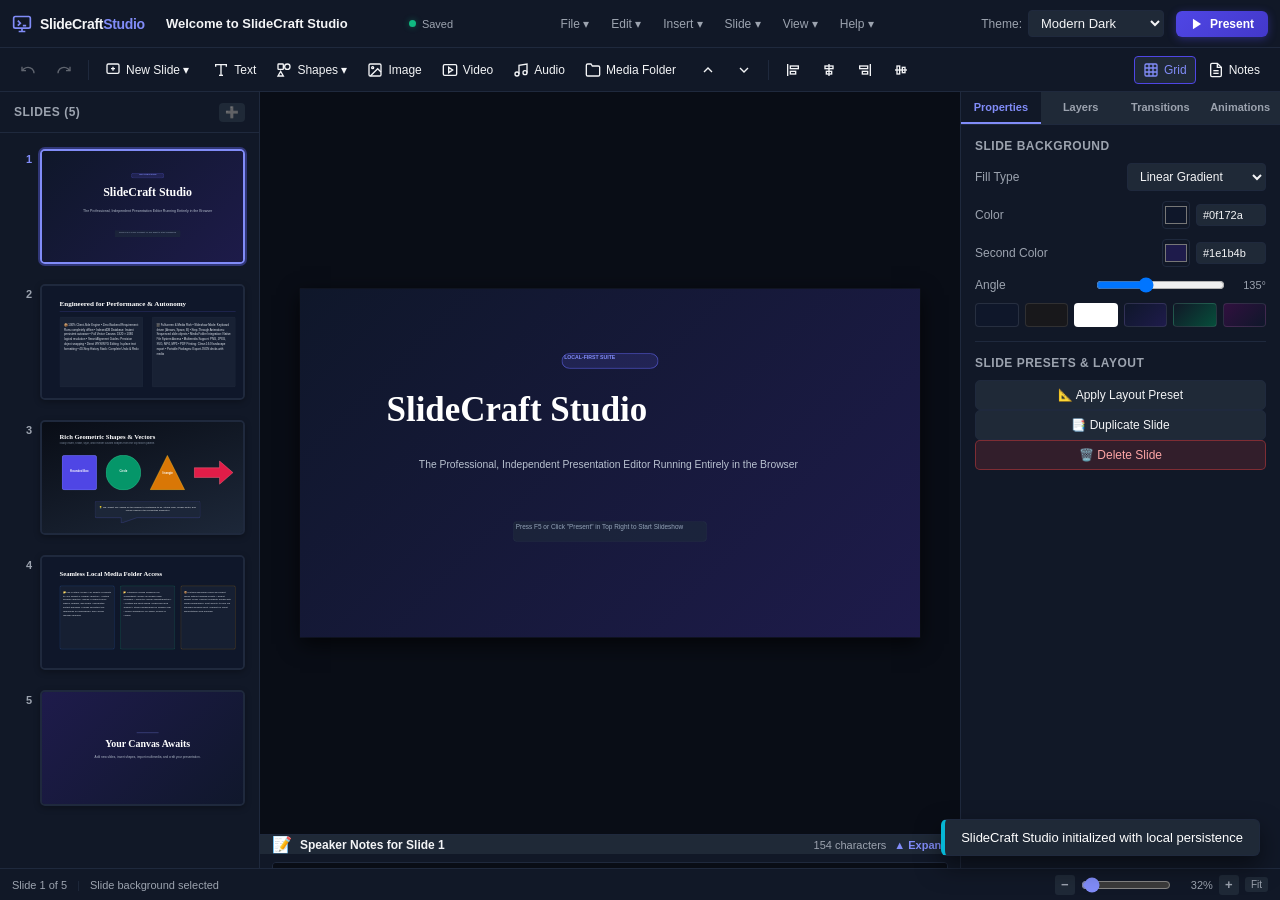
==== commit d8e0f55e: "feat: improve mobile responsiveness and UI layout Introduce mobile navigation controls, refine viewp" ====
--- a/slidecraft-studio/index.html
+++ b/slidecraft-studio/index.html
@@ -15,6 +15,14 @@
   <!-- Top Application Bar -->
   <header class="app-header">
     <div class="header-left">
+      <button class="mobile-menu-btn" id="btnMobileMenuToggle" title="Open Navigation Menu" aria-label="Open Navigation Menu">
+        <svg viewBox="0 0 24 24" fill="none" stroke="currentColor" stroke-width="2">
+          <line x1="3" y1="6" x2="21" y2="6"/>
+          <line x1="3" y1="12" x2="21" y2="12"/>
+          <line x1="3" y1="18" x2="21" y2="18"/>
+        </svg>
+      </button>
+
       <div class="brand">
         <svg class="brand-icon" viewBox="0 0 24 24" fill="none" stroke="currentColor" stroke-width="2">
           <rect x="2" y="3" width="20" height="14" rx="2" stroke="currentColor"/>
@@ -251,7 +259,10 @@
     <aside class="sidebar-slides" id="sidebarSlides">
       <div class="sidebar-header">
         <span class="sidebar-title">Slides (<span id="slideCountLabel">1</span>)</span>
-        <button class="btn-icon-small" id="btnAddSlideSidebar" title="Add Slide (Layout Preset)">➕</button>
+        <div class="sidebar-header-actions">
+          <button class="btn-icon-small" id="btnAddSlideSidebar" title="Add Slide (Layout Preset)">➕</button>
+          <button class="btn-close-drawer mobile-only" id="btnCloseMobileSlides" title="Close Slides">✕</button>
+        </div>
       </div>
 
       <div class="slides-thumbnail-list" id="slidesList">
@@ -325,6 +336,11 @@
 
     <!-- Right Sidebar: Contextual Inspector Panels -->
     <aside class="sidebar-inspector" id="sidebarInspector">
+      <div class="mobile-inspector-header">
+        <span class="mobile-inspector-title">Inspector & Formatting</span>
+        <button class="btn-close-drawer" id="btnCloseMobileInspector" title="Close Panel">✕</button>
+      </div>
+
       <!-- Tabs Header -->
       <div class="inspector-tabs">
         <button class="inspector-tab active" data-tab="properties" id="tabPropertiesBtn">Properties</button>
@@ -699,6 +715,91 @@
     </div>
   </footer>
 
+  <!-- Mobile Bottom Quick Navigation Bar -->
+  <nav class="mobile-bottom-nav" id="mobileBottomNav">
+    <button class="mobile-nav-btn" id="btnMobileToggleSlides" title="Slides Deck">
+      <span class="mobile-nav-icon">📑</span>
+      <span class="mobile-nav-label">Slides</span>
+    </button>
+    <button class="mobile-nav-btn" id="btnMobileInsert" title="Insert Objects">
+      <span class="mobile-nav-icon">➕</span>
+      <span class="mobile-nav-label">Insert</span>
+    </button>
+    <button class="mobile-nav-btn" id="btnMobileFormat" title="Format / Inspector">
+      <span class="mobile-nav-icon">🎨</span>
+      <span class="mobile-nav-label">Format</span>
+      <span class="mobile-badge-dot" id="mobileFormatBadge"></span>
+    </button>
+    <button class="mobile-nav-btn" id="btnMobileNotes" title="Speaker Notes">
+      <span class="mobile-nav-icon">📝</span>
+      <span class="mobile-nav-label">Notes</span>
+    </button>
+    <button class="mobile-nav-btn accent" id="btnMobilePresent" title="Present Slideshow">
+      <span class="mobile-nav-icon">▶️</span>
+      <span class="mobile-nav-label">Present</span>
+    </button>
+  </nav>
+
+  <!-- Mobile Drawer Backdrop Overlay -->
+  <div class="mobile-drawer-backdrop" id="mobileDrawerBackdrop"></div>
+
+  <!-- Mobile Slide-In Navigation Drawer -->
+  <aside class="mobile-nav-drawer" id="mobileNavDrawer">
+    <div class="mobile-nav-header">
+      <div class="brand">
+        <svg class="brand-icon" viewBox="0 0 24 24" fill="none" stroke="currentColor" stroke-width="2">
+          <rect x="2" y="3" width="20" height="14" rx="2" stroke="currentColor"/>
+          <path d="M8 21h8M12 17v4" stroke="currentColor"/>
+          <path d="M7 8l3 3-3 3M13 14h4" stroke="currentColor"/>
+        </svg>
+        <span class="brand-name">SlideCraft<span class="brand-accent">Studio</span></span>
+      </div>
+      <button class="btn-close-drawer" id="btnCloseMobileNav" title="Close Menu">✕</button>
+    </div>
+
+    <div class="mobile-nav-content">
+      <div class="mobile-nav-section">
+        <span class="mobile-nav-heading">Project Actions</span>
+        <button class="mobile-menu-item" id="mBtnNew"><span class="m-icon">📄</span> New Presentation</button>
+        <button class="mobile-menu-item" id="mBtnOpenManager"><span class="m-icon">📂</span> Open / Projects Manager</button>
+        <button class="mobile-menu-item" id="mBtnSave"><span class="m-icon">💾</span> Save to Browser</button>
+        <button class="mobile-menu-item" id="mBtnImport"><span class="m-icon">📥</span> Import Project (.json)</button>
+        <button class="mobile-menu-item" id="mBtnExport"><span class="m-icon">📤</span> Export Project JSON</button>
+        <button class="mobile-menu-item" id="mBtnExportBundle"><span class="m-icon">📦</span> Export Bundle (with Media)</button>
+        <button class="mobile-menu-item" id="mBtnPrint"><span class="m-icon">🖨️</span> Print / Save to PDF</button>
+        <button class="mobile-menu-item" id="mBtnMediaFolder"><span class="m-icon">📁</span> Media Folder & Library</button>
+      </div>
+
+      <div class="mobile-nav-section">
+        <span class="mobile-nav-heading">Presentation Theme</span>
+        <select id="mobileThemeSelect" class="app-select" style="width: 100%; padding: 8px;">
+          <option value="modern-dark">Modern Dark</option>
+          <option value="minimal-light">Minimal Light</option>
+          <option value="corporate-blue">Corporate Blue</option>
+          <option value="elegant-gradient">Elegant Gradient</option>
+          <option value="creative-studio">Creative Studio</option>
+          <option value="classic-presentation">Classic Slate</option>
+        </select>
+      </div>
+
+      <div class="mobile-nav-section">
+        <span class="mobile-nav-heading">Edit Actions</span>
+        <div class="btn-grid-2">
+          <button class="prop-btn-secondary" id="mBtnUndo">↩️ Undo</button>
+          <button class="prop-btn-secondary" id="mBtnRedo">↪️ Redo</button>
+        </div>
+        <div class="btn-grid-2" style="margin-top: 8px;">
+          <button class="prop-btn-secondary" id="mBtnDuplicate">📑 Duplicate</button>
+          <button class="prop-btn-danger" id="mBtnDelete">🗑️ Delete</button>
+        </div>
+      </div>
+
+      <div class="mobile-nav-section">
+        <button class="mobile-menu-item" id="mBtnShortcuts"><span class="m-icon">⌨️</span> Keyboard Shortcuts</button>
+      </div>
+    </div>
+  </aside>
+
   <!-- FULLSCREEN PRESENTATION MODE OVERLAY -->
   <div class="presentation-overlay" id="presentationOverlay" tabindex="-1">
     <div class="presentation-viewport" id="presentationViewport">
--- a/slidecraft-studio/styles.css
+++ b/slidecraft-studio/styles.css
@@ -766,6 +766,21 @@
   border: 2px solid var(--primary);
   border-radius: 2px;
   z-index: 5;
+  touch-action: none;
+}
+.handle::after {
+  content: '';
+  position: absolute;
+  inset: -14px;
+  touch-action: none;
+  z-index: 10;
+}
+.handle.rotate-handle::after {
+  content: '';
+  position: absolute;
+  inset: -14px;
+  touch-action: none;
+  z-index: 10;
 }
 .handle.resize-nw { top: -6px; left: -6px; cursor: nwse-resize; }
 .handle.resize-n  { top: -6px; left: calc(50% - 6px); cursor: ns-resize; }
@@ -1876,46 +1891,425 @@
 }
 
 /* ==========================================================================
-   Responsive Adaptations for Tablets & Mobile
+   Responsive Adaptations for Mobile, Tablets & All Screen Sizes
    ========================================================================== */
+
+/* Defaults for mobile UI elements on desktop */
+.mobile-menu-btn {
+  display: none;
+  background: transparent;
+  border: none;
+  padding: 6px;
+  border-radius: 4px;
+  color: var(--text-main);
+  cursor: pointer;
+  align-items: center;
+  justify-content: center;
+}
+.mobile-menu-btn svg {
+  width: 22px;
+  height: 22px;
+}
+.mobile-bottom-nav {
+  display: none;
+}
+.mobile-nav-drawer {
+  display: none;
+}
+.mobile-drawer-backdrop {
+  display: none;
+}
+.mobile-inspector-header {
+  display: none;
+}
+.mobile-only {
+  display: none;
+}
+
+/* Tablet / Medium Screens */
 @media (max-width: 1024px) {
   :root {
-    --sidebar-left-width: 180px;
-    --sidebar-right-width: 270px;
+    --sidebar-left-width: 200px;
+    --sidebar-right-width: 280px;
   }
   .project-title-input {
     width: 160px;
   }
-}
-
+  .canvas-scroll-container {
+    padding: 24px;
+  }
+}
+
+/* Mobile & Small Tablets */
 @media (max-width: 768px) {
+  :root {
+    --header-height: 48px;
+    --ribbon-height: 44px;
+  }
+
+  html, body {
+    height: 100%;
+    height: 100dvh;
+    overflow: hidden;
+  }
+
+  .app-body {
+    height: 100dvh;
+  }
+
+  /* Header adjustments */
+  .mobile-menu-btn {
+    display: flex;
+  }
+  .app-menubar {
+    display: none; /* Accessible via mobile drawer */
+  }
+  .deck-theme-selector {
+    display: none; /* In mobile drawer */
+  }
+  .project-title-input {
+    width: 120px;
+    font-size: 12px;
+    padding: 3px 6px;
+  }
+  .save-indicator .status-text {
+    display: none;
+  }
+  .save-indicator .status-dot {
+    margin-right: 4px;
+  }
+  .btn-present {
+    padding: 5px 10px;
+    font-size: 11px;
+  }
+
+  /* Ribbon horizontal touch scroll */
+  .app-ribbon {
+    overflow-x: auto;
+    -webkit-overflow-scrolling: touch;
+    padding: 2px 8px;
+    gap: 4px;
+    scrollbar-width: none;
+  }
+  .ribbon-btn, .ribbon-btn-dropdown {
+    padding: 5px 7px;
+    font-size: 11px;
+    min-height: 34px;
+  }
+  .ribbon-btn span, .ribbon-btn-dropdown span {
+    font-size: 11px;
+  }
+
+  /* Main Workspace */
   .app-workspace {
     flex-direction: column;
-  }
+    height: calc(100dvh - var(--header-height) - var(--ribbon-height) - 54px);
+    overflow: hidden;
+    position: relative;
+  }
+
+  .canvas-workspace-area {
+    width: 100%;
+    height: 100%;
+    flex: 1;
+  }
+
+  .canvas-scroll-container {
+    padding: 12px 8px;
+    touch-action: pan-x pan-y;
+  }
+
+  /* Off-canvas Slides Sidebar on Mobile */
   .sidebar-slides {
+    position: fixed;
+    top: var(--header-height);
+    bottom: 54px;
+    left: 0;
+    width: min(290px, 82vw);
+    background: var(--bg-surface);
+    z-index: 4500;
+    transform: translateX(-100%);
+    transition: transform 0.25s cubic-bezier(0.16, 1, 0.3, 1);
+    box-shadow: 10px 0 35px rgba(0, 0, 0, 0.7);
+    border-right: 1px solid var(--border-subtle);
+    display: flex;
+    flex-direction: column;
+  }
+  .sidebar-slides.mobile-open {
+    transform: translateX(0);
+  }
+  .sidebar-header-actions {
+    display: flex;
+    align-items: center;
+    gap: 6px;
+  }
+  .mobile-only {
+    display: inline-flex;
+  }
+  .btn-close-drawer {
+    font-size: 14px;
+    color: var(--text-muted);
+    padding: 4px 8px;
+    border-radius: 4px;
+    background: var(--bg-surface-elevated);
+  }
+  .btn-close-drawer:hover {
+    color: #fff;
+    background: var(--bg-surface-hover);
+  }
+
+  /* Slide-up Inspector Bottom Sheet on Mobile */
+  .sidebar-inspector {
+    position: fixed;
+    bottom: 54px;
+    left: 0;
+    right: 0;
     width: 100%;
-    height: 110px;
-    flex-direction: row;
-    border-right: none;
+    height: 62vh;
+    max-height: 68vh;
+    background: var(--bg-surface);
+    border-top: 2px solid var(--primary);
+    border-left: none;
+    z-index: 4500;
+    transform: translateY(115%);
+    transition: transform 0.25s cubic-bezier(0.16, 1, 0.3, 1);
+    box-shadow: 0 -12px 40px rgba(0, 0, 0, 0.7);
+    display: flex;
+    flex-direction: column;
+    border-radius: 12px 12px 0 0;
+  }
+  .sidebar-inspector.mobile-open {
+    transform: translateY(0);
+  }
+  .mobile-inspector-header {
+    display: flex;
+    align-items: center;
+    justify-content: space-between;
+    padding: 8px 14px;
+    background: var(--bg-surface-elevated);
     border-bottom: 1px solid var(--border-subtle);
-  }
-  .sidebar-header {
+    border-radius: 12px 12px 0 0;
+  }
+  .mobile-inspector-title {
+    font-size: 13px;
+    font-weight: 600;
+    color: var(--text-main);
+  }
+
+  /* Hide Desktop Status Bar on Mobile to maximize workspace */
+  .app-statusbar {
     display: none;
   }
-  .slides-thumbnail-list {
-    flex-direction: row;
-    overflow-x: auto;
-    padding: 8px;
+
+  /* Mobile Bottom Navigation Bar */
+  .mobile-bottom-nav {
+    display: flex;
+    position: fixed;
+    bottom: 0;
+    left: 0;
+    right: 0;
+    height: 54px;
+    background: var(--bg-surface);
+    border-top: 1px solid var(--border-subtle);
+    z-index: 4000;
+    align-items: center;
+    justify-content: space-around;
+    padding: 0 4px;
+  }
+  .mobile-nav-btn {
+    display: flex;
+    flex-direction: column;
+    align-items: center;
+    justify-content: center;
+    gap: 2px;
+    padding: 4px 8px;
+    min-width: 54px;
+    height: 46px;
+    border-radius: 6px;
+    color: var(--text-muted);
+    transition: all 0.12s;
+    position: relative;
+  }
+  .mobile-nav-btn:hover, .mobile-nav-btn.active {
+    color: var(--text-main);
+    background: var(--bg-surface-elevated);
+  }
+  .mobile-nav-btn.accent {
+    color: var(--primary-light);
+  }
+  .mobile-nav-icon {
+    font-size: 16px;
+  }
+  .mobile-nav-label {
+    font-size: 10px;
+    font-weight: 500;
+  }
+  .mobile-badge-dot {
+    position: absolute;
+    top: 5px;
+    right: 12px;
+    width: 6px;
+    height: 6px;
+    background: var(--primary-light);
+    border-radius: 50%;
+    display: none;
+  }
+  .mobile-badge-dot.show {
+    display: block;
+  }
+
+  /* Mobile Drawer Backdrop */
+  .mobile-drawer-backdrop {
+    position: fixed;
+    inset: 0;
+    background: rgba(0, 0, 0, 0.65);
+    backdrop-filter: blur(2px);
+    z-index: 4400;
+    display: none;
+  }
+  .mobile-drawer-backdrop.active {
+    display: block;
+  }
+
+  /* Mobile Slide-In Navigation Drawer */
+  .mobile-nav-drawer {
+    display: flex;
+    flex-direction: column;
+    position: fixed;
+    top: 0;
+    bottom: 0;
+    left: 0;
+    width: min(300px, 85vw);
+    background: var(--bg-surface);
+    z-index: 5000;
+    transform: translateX(-100%);
+    transition: transform 0.25s cubic-bezier(0.16, 1, 0.3, 1);
+    box-shadow: 10px 0 35px rgba(0, 0, 0, 0.7);
+    overflow-y: auto;
+  }
+  .mobile-nav-drawer.open {
+    transform: translateX(0);
+  }
+  .mobile-nav-header {
+    display: flex;
+    align-items: center;
+    justify-content: space-between;
+    padding: 12px 16px;
+    border-bottom: 1px solid var(--border-subtle);
+    background: var(--bg-surface-elevated);
+  }
+  .mobile-nav-content {
+    padding: 14px;
+    display: flex;
+    flex-direction: column;
+    gap: 16px;
+  }
+  .mobile-nav-section {
+    display: flex;
+    flex-direction: column;
+    gap: 6px;
+  }
+  .mobile-nav-heading {
+    font-size: 11px;
+    font-weight: 700;
+    text-transform: uppercase;
+    color: var(--text-muted);
+    letter-spacing: 0.5px;
+    margin-bottom: 4px;
+  }
+  .mobile-menu-item {
+    display: flex;
+    align-items: center;
+    gap: 10px;
+    padding: 9px 12px;
+    border-radius: 6px;
+    background: var(--bg-surface-elevated);
+    color: var(--text-main);
+    font-size: 13px;
+    font-weight: 500;
+    text-align: left;
+    width: 100%;
+    transition: background 0.12s;
+  }
+  .mobile-menu-item:hover {
+    background: var(--bg-surface-hover);
+  }
+  .mobile-menu-item .m-icon {
+    font-size: 15px;
+  }
+
+  /* Modals on mobile */
+  .modal-dialog {
+    max-width: 95vw !important;
+    max-height: 88vh !important;
+    border-radius: 8px;
+  }
+  .layouts-grid {
+    grid-template-columns: repeat(2, 1fr);
     gap: 8px;
   }
-  .slide-card {
-    width: 120px;
-    flex-direction: column;
+  .shortcuts-grid {
+    grid-template-columns: 1fr;
+    gap: 12px;
+  }
+  .media-grid {
+    grid-template-columns: 1fr;
+    gap: 10px;
+  }
+
+  /* Presentation Mode Mobile HUD */
+  .presentation-hud {
+    bottom: 14px;
+    padding: 4px 10px;
+    gap: 6px;
+    opacity: 0.4;
+  }
+  .hud-btn {
+    padding: 6px 10px;
+    font-size: 11px;
+  }
+}
+
+/* Smartphone Portrait (< 480px) */
+@media (max-width: 480px) {
+  .brand-name {
+    font-size: 13px;
+  }
+  .project-title-input {
+    width: 95px;
+    font-size: 11px;
+  }
+  .layouts-grid {
+    grid-template-columns: 1fr;
+  }
+  .btn-present span {
+    display: none;
+  }
+  .btn-present {
+    padding: 6px 8px;
+  }
+}
+
+/* Smartphone Landscape (< 520px height) */
+@media (max-height: 520px) and (orientation: landscape) {
+  :root {
+    --header-height: 40px;
+    --ribbon-height: 38px;
+  }
+  .app-workspace {
+    height: calc(100dvh - var(--header-height) - var(--ribbon-height) - 48px);
+  }
+  .mobile-bottom-nav {
+    height: 46px;
+  }
+  .mobile-nav-btn {
+    height: 40px;
   }
   .sidebar-inspector {
-    display: none; /* toggleable via button */
+    height: 75vh;
   }
   .canvas-scroll-container {
-    padding: 10px;
-  }
-}
+    padding: 6px;
+  }
+}
+
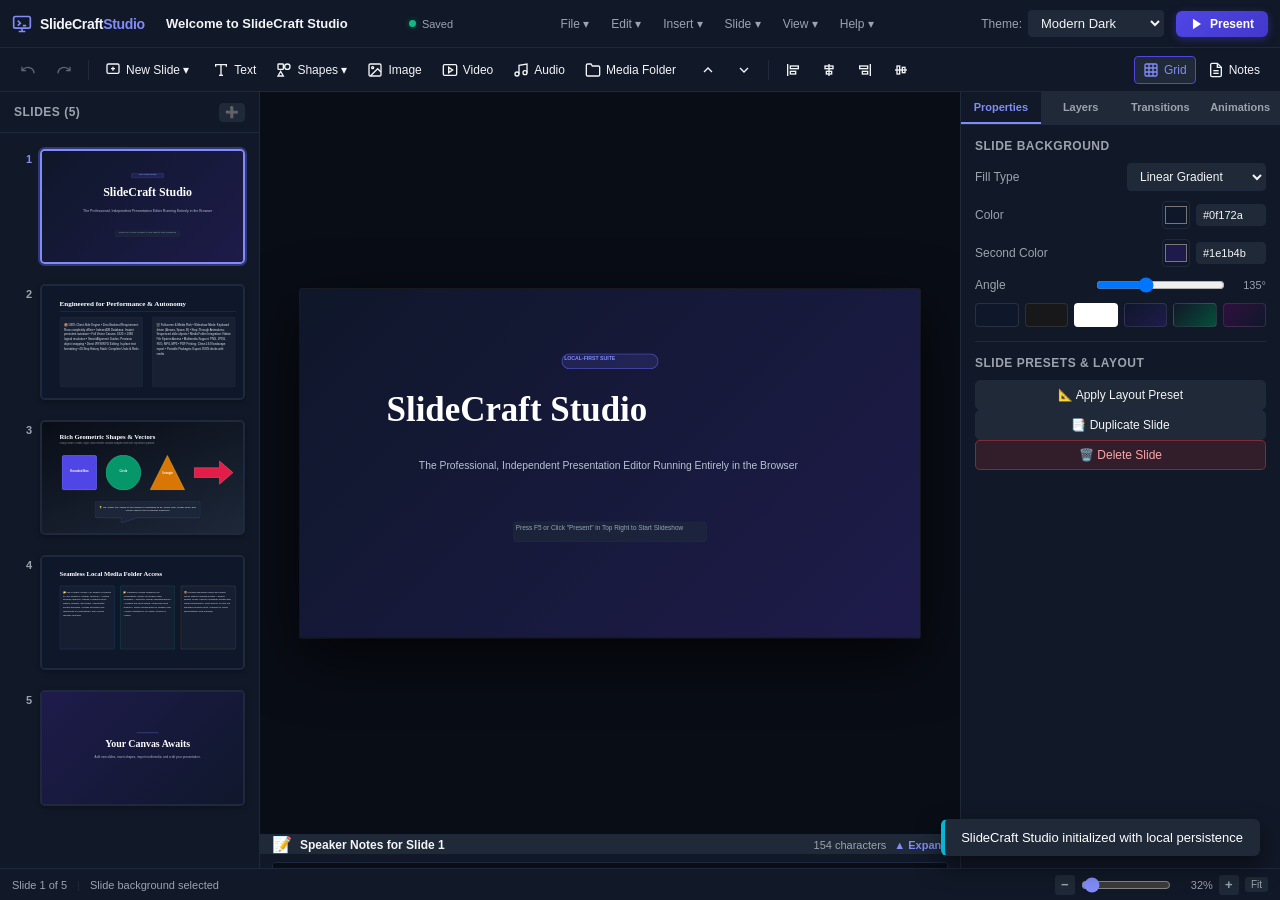
==== commit 9dbab02e: "feat: enhance mobile user interface Improve mobile usability by adding floating canvas controls, an " ====
--- a/slidecraft-studio/index.html
+++ b/slidecraft-studio/index.html
@@ -314,6 +314,13 @@
             <div class="marquee-rect" id="marqueeRect"></div>
           </div>
         </div>
+      </div>
+
+      <!-- Floating Canvas Controls for Mobile/Tablet -->
+      <div class="mobile-canvas-controls" id="mobileCanvasControls">
+        <button class="m-zoom-btn" id="mBtnZoomOut" title="Zoom Out">−</button>
+        <button class="m-zoom-btn m-zoom-fit" id="mBtnZoomFit" title="Fit to Screen"><span id="mZoomVal">Fit</span></button>
+        <button class="m-zoom-btn" id="mBtnZoomIn" title="Zoom In">+</button>
       </div>
 
       <!-- Speaker Notes Collapsible Drawer -->
@@ -838,6 +845,44 @@
 
   <!-- MODALS -->
 
+  <!-- Modal 0: Mobile Insert Action Sheet -->
+  <div class="modal-backdrop" id="modalMobileInsert" style="display: none;">
+    <div class="modal-dialog modal-sm">
+      <div class="modal-header">
+        <h3 class="modal-title">Insert into Slide</h3>
+        <button class="modal-close-btn" data-close="modalMobileInsert">✕</button>
+      </div>
+      <div class="modal-body">
+        <div class="mobile-insert-grid">
+          <button class="mobile-insert-card" id="mInsertSlide">
+            <span class="m-ins-icon">➕</span>
+            <span class="m-ins-text">New Slide (Preset)</span>
+          </button>
+          <button class="mobile-insert-card" id="mInsertText">
+            <span class="m-ins-icon">🔤</span>
+            <span class="m-ins-text">Text Box</span>
+          </button>
+          <button class="mobile-insert-card" id="mInsertShape">
+            <span class="m-ins-icon">🔷</span>
+            <span class="m-ins-text">Shape</span>
+          </button>
+          <button class="mobile-insert-card" id="mInsertImage">
+            <span class="m-ins-icon">🖼️</span>
+            <span class="m-ins-text">Image</span>
+          </button>
+          <button class="mobile-insert-card" id="mInsertVideo">
+            <span class="m-ins-icon">🎬</span>
+            <span class="m-ins-text">Video</span>
+          </button>
+          <button class="mobile-insert-card" id="mInsertAudio">
+            <span class="m-ins-icon">🎵</span>
+            <span class="m-ins-text">Audio</span>
+          </button>
+        </div>
+      </div>
+    </div>
+  </div>
+
   <!-- Modal 1: Layout Presets Picker -->
   <div class="modal-backdrop" id="modalLayoutPicker" style="display: none;">
     <div class="modal-dialog modal-lg">
--- a/slidecraft-studio/styles.css
+++ b/slidecraft-studio/styles.css
@@ -336,6 +336,7 @@
   display: flex;
   align-items: center;
   gap: 4px;
+  flex-shrink: 0;
 }
 .ribbon-group-right {
   margin-left: auto;
@@ -570,21 +571,26 @@
 
 .canvas-scale-wrapper {
   position: relative;
-  display: flex;
-  align-items: center;
-  justify-content: center;
+  display: block;
+  flex-shrink: 0;
+  margin: auto;
+  box-shadow: 0 20px 60px rgba(0, 0, 0, 0.7), 0 0 0 1px rgba(255, 255, 255, 0.08);
+  border-radius: 2px;
+  overflow: visible;
 }
 
 /* The 1920x1080 Logical Slide Canvas */
 .slide-canvas {
   width: var(--canvas-logical-w);
   height: var(--canvas-logical-h);
-  position: relative;
+  position: absolute;
+  top: 0;
+  left: 0;
   background: #0f172a;
-  box-shadow: 0 20px 60px rgba(0, 0, 0, 0.7), 0 0 0 1px rgba(255, 255, 255, 0.08);
-  transform-origin: center center;
+  transform-origin: 0 0;
   overflow: hidden;
   user-select: none;
+  touch-action: none;
 }
 
 .canvas-background-layer {
@@ -1493,7 +1499,7 @@
   inset: 0;
   background: rgba(0, 0, 0, 0.7);
   backdrop-filter: blur(4px);
-  z-index: 2000;
+  z-index: 6000;
   display: flex;
   align-items: center;
   justify-content: center;
@@ -1511,9 +1517,45 @@
   flex-direction: column;
   overflow: hidden;
 }
+.modal-sm { max-width: 420px; }
 .modal-md { max-width: 540px; }
 .modal-lg { max-width: 720px; }
 .modal-xl { max-width: 960px; }
+
+/* Mobile Insert Grid */
+.mobile-insert-grid {
+  display: grid;
+  grid-template-columns: repeat(2, 1fr);
+  gap: 10px;
+  padding: 6px 0;
+}
+.mobile-insert-card {
+  display: flex;
+  flex-direction: column;
+  align-items: center;
+  justify-content: center;
+  gap: 8px;
+  padding: 16px 10px;
+  background: var(--bg-surface-elevated);
+  border: 1px solid var(--border-subtle);
+  border-radius: 8px;
+  color: var(--text-main);
+  cursor: pointer;
+  transition: all 0.15s;
+}
+.mobile-insert-card:hover, .mobile-insert-card:active {
+  background: var(--bg-surface-hover);
+  border-color: var(--primary);
+  transform: translateY(-2px);
+}
+.m-ins-icon {
+  font-size: 26px;
+}
+.m-ins-text {
+  font-size: 12px;
+  font-weight: 500;
+  text-align: center;
+}
 
 .modal-header {
   padding: 14px 18px;
@@ -1926,22 +1968,27 @@
   display: none;
 }
 
+/* Mobile Canvas Floating Controls (Hidden on desktop) */
+.mobile-canvas-controls {
+  display: none;
+}
+
 /* Tablet / Medium Screens */
 @media (max-width: 1024px) {
   :root {
-    --sidebar-left-width: 200px;
-    --sidebar-right-width: 280px;
+    --sidebar-left-width: 190px;
+    --sidebar-right-width: 270px;
   }
   .project-title-input {
-    width: 160px;
+    width: 150px;
   }
   .canvas-scroll-container {
-    padding: 24px;
-  }
-}
-
-/* Mobile & Small Tablets */
-@media (max-width: 768px) {
+    padding: 20px;
+  }
+}
+
+/* Mobile & Small Tablets (< 900px) */
+@media (max-width: 900px) {
   :root {
     --header-height: 48px;
     --ribbon-height: 44px;
@@ -1955,6 +2002,48 @@
 
   .app-body {
     height: 100dvh;
+  }
+
+  /* Floating Canvas Controls on Mobile/Tablet */
+  .mobile-canvas-controls {
+    display: flex;
+    position: absolute;
+    bottom: 12px;
+    right: 12px;
+    z-index: 100;
+    background: rgba(15, 23, 42, 0.88);
+    backdrop-filter: blur(8px);
+    border: 1px solid var(--border-subtle);
+    border-radius: 20px;
+    padding: 3px;
+    box-shadow: 0 4px 16px rgba(0, 0, 0, 0.4);
+    align-items: center;
+    gap: 2px;
+  }
+  .m-zoom-btn {
+    background: transparent;
+    border: none;
+    color: var(--text-muted);
+    font-size: 13px;
+    font-weight: 600;
+    width: 28px;
+    height: 28px;
+    border-radius: 14px;
+    display: flex;
+    align-items: center;
+    justify-content: center;
+    cursor: pointer;
+    transition: all 0.12s;
+  }
+  .m-zoom-btn:active {
+    background: var(--bg-surface-elevated);
+    color: #fff;
+  }
+  .m-zoom-btn.m-zoom-fit {
+    width: auto;
+    padding: 0 8px;
+    font-size: 11px;
+    color: var(--primary-light);
   }
 
   /* Header adjustments */
@@ -1999,6 +2088,9 @@
   .ribbon-btn span, .ribbon-btn-dropdown span {
     font-size: 11px;
   }
+  .ribbon-group-right {
+    margin-left: 0;
+  }
 
   /* Main Workspace */
   .app-workspace {
@@ -2012,11 +2104,13 @@
     width: 100%;
     height: 100%;
     flex: 1;
+    position: relative;
   }
 
   .canvas-scroll-container {
     padding: 12px 8px;
     touch-action: pan-x pan-y;
+    -webkit-overflow-scrolling: touch;
   }
 
   /* Off-canvas Slides Sidebar on Mobile */
@@ -2034,6 +2128,7 @@
     border-right: 1px solid var(--border-subtle);
     display: flex;
     flex-direction: column;
+    -webkit-overflow-scrolling: touch;
   }
   .sidebar-slides.mobile-open {
     transform: translateX(0);
@@ -2077,6 +2172,7 @@
     display: flex;
     flex-direction: column;
     border-radius: 12px 12px 0 0;
+    -webkit-overflow-scrolling: touch;
   }
   .sidebar-inspector.mobile-open {
     transform: translateY(0);
@@ -2099,6 +2195,14 @@
   /* Hide Desktop Status Bar on Mobile to maximize workspace */
   .app-statusbar {
     display: none;
+  }
+
+  /* Notification Toasts on mobile */
+  .toast-container {
+    bottom: 64px;
+    right: 12px;
+    left: 12px;
+    align-items: center;
   }
 
   /* Mobile Bottom Navigation Bar */
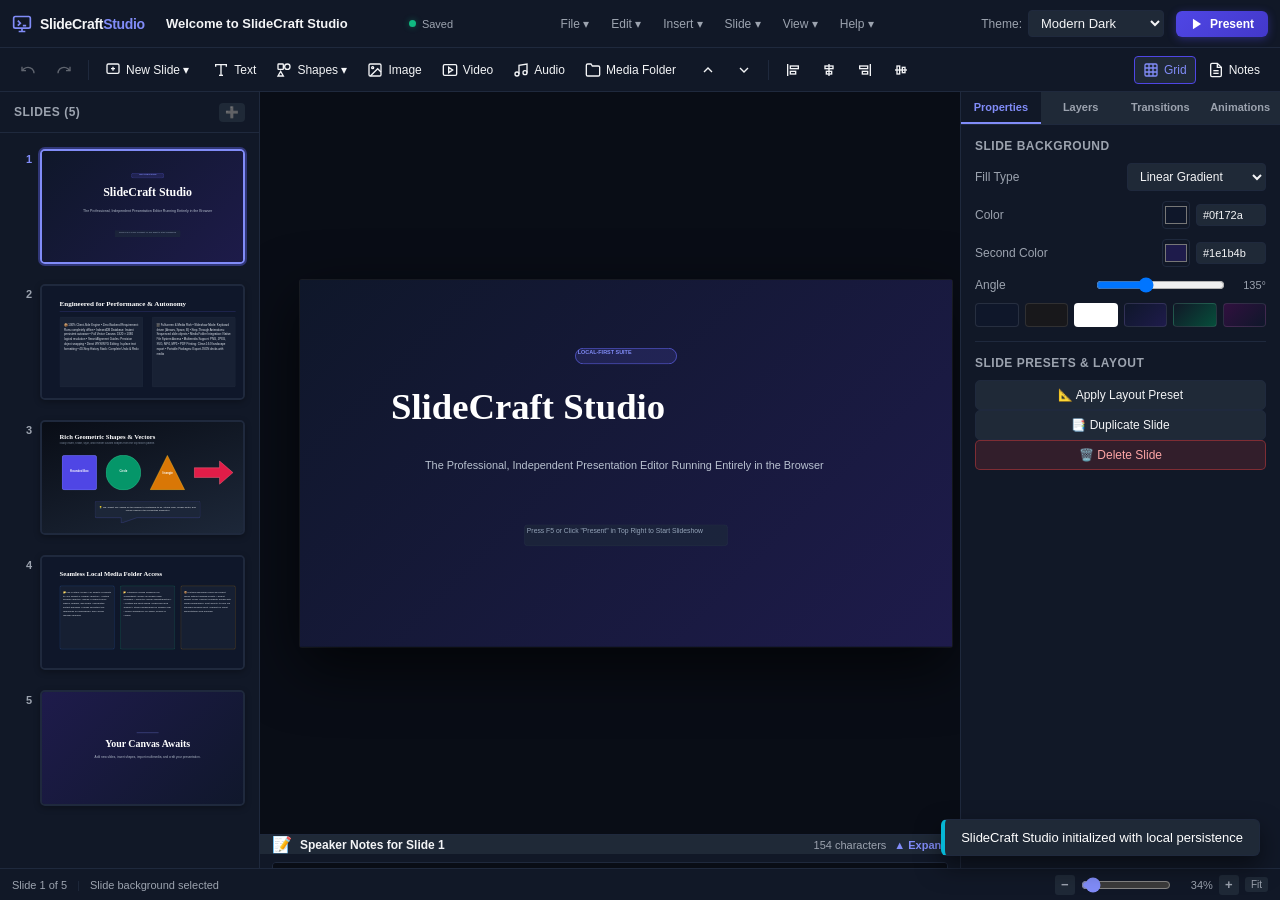
==== commit 0cb7366b: "feat: add canvas rulers and improve presentation scaling - Implement UI and logic for togglable canv" ====
--- a/slidecraft-studio/index.html
+++ b/slidecraft-studio/index.html
@@ -808,7 +808,7 @@
   </aside>
 
   <!-- FULLSCREEN PRESENTATION MODE OVERLAY -->
-  <div class="presentation-overlay" id="presentationOverlay" tabindex="-1">
+  <div class="presentation-overlay fullscreen-container presentation-mode" id="presentationOverlay" data-alias="fullscreen-container" tabindex="-1">
     <div class="presentation-viewport" id="presentationViewport">
       <!-- Fullscreen presentation slide display -->
       <div class="presentation-slide-container" id="presentationSlideContainer">
--- a/slidecraft-studio/styles.css
+++ b/slidecraft-studio/styles.css
@@ -562,8 +562,8 @@
 .canvas-scroll-container {
   flex: 1;
   display: flex;
-  align-items: center;
-  justify-content: center;
+  align-items: safe center;
+  justify-content: safe center;
   overflow: auto;
   position: relative;
   padding: 40px;
@@ -1272,39 +1272,64 @@
 /* ==========================================================================
    Fullscreen Presentation Mode
    ========================================================================== */
-.presentation-overlay {
+.presentation-overlay,
+#presentation-mode,
+#fullscreen-container,
+#presentationOverlay {
+  width: 100vw;
+  height: 100vh;
+  height: 100dvh;
+  display: none;
+  align-items: center;
+  justify-content: center;
+  background: #000000;
+  overflow: hidden;
   position: fixed;
-  inset: 0;
-  background: #000000;
+  top: 0;
+  left: 0;
   z-index: 99999;
-  display: none;
-  flex-direction: column;
-  align-items: center;
-  justify-content: center;
   outline: none;
-  overflow: hidden;
-}
-.presentation-overlay.active {
-  display: flex;
+  margin: 0;
+  padding: 0;
+  border: none;
+}
+.presentation-overlay.active,
+#presentation-mode.active,
+#fullscreen-container.active,
+#presentationOverlay.active {
+  display: flex !important;
 }
 
 .presentation-viewport {
   width: 100vw;
   height: 100vh;
+  height: 100dvh;
   display: flex;
   align-items: center;
   justify-content: center;
   position: relative;
-}
-
-.presentation-slide-container {
-  width: var(--canvas-logical-w);
-  height: var(--canvas-logical-h);
-  position: relative;
   overflow: hidden;
-  box-shadow: 0 0 50px rgba(0,0,0,0.8);
-  transform-origin: center center;
-  transition: transform 0.4s ease, opacity 0.4s ease;
+  margin: 0;
+  padding: 0;
+  flex-shrink: 0;
+}
+
+.presentation-slide-container,
+#presentationSlideContainer {
+  width: 1920px !important;
+  height: 1080px !important;
+  min-width: 1920px !important;
+  min-height: 1080px !important;
+  max-width: 1920px !important;
+  max-height: 1080px !important;
+  flex-shrink: 0 !important;
+  flex-grow: 0 !important;
+  position: relative !important;
+  overflow: hidden !important;
+  box-shadow: 0 0 50px rgba(0, 0, 0, 0.8);
+  transform-origin: center center !important;
+  margin: auto !important;
+  transition: opacity 0.3s ease;
 }
 
 /* Presenter Laser */
@@ -2111,6 +2136,8 @@
     padding: 12px 8px;
     touch-action: pan-x pan-y;
     -webkit-overflow-scrolling: touch;
+    align-items: safe center;
+    justify-content: safe center;
   }
 
   /* Off-canvas Slides Sidebar on Mobile */
